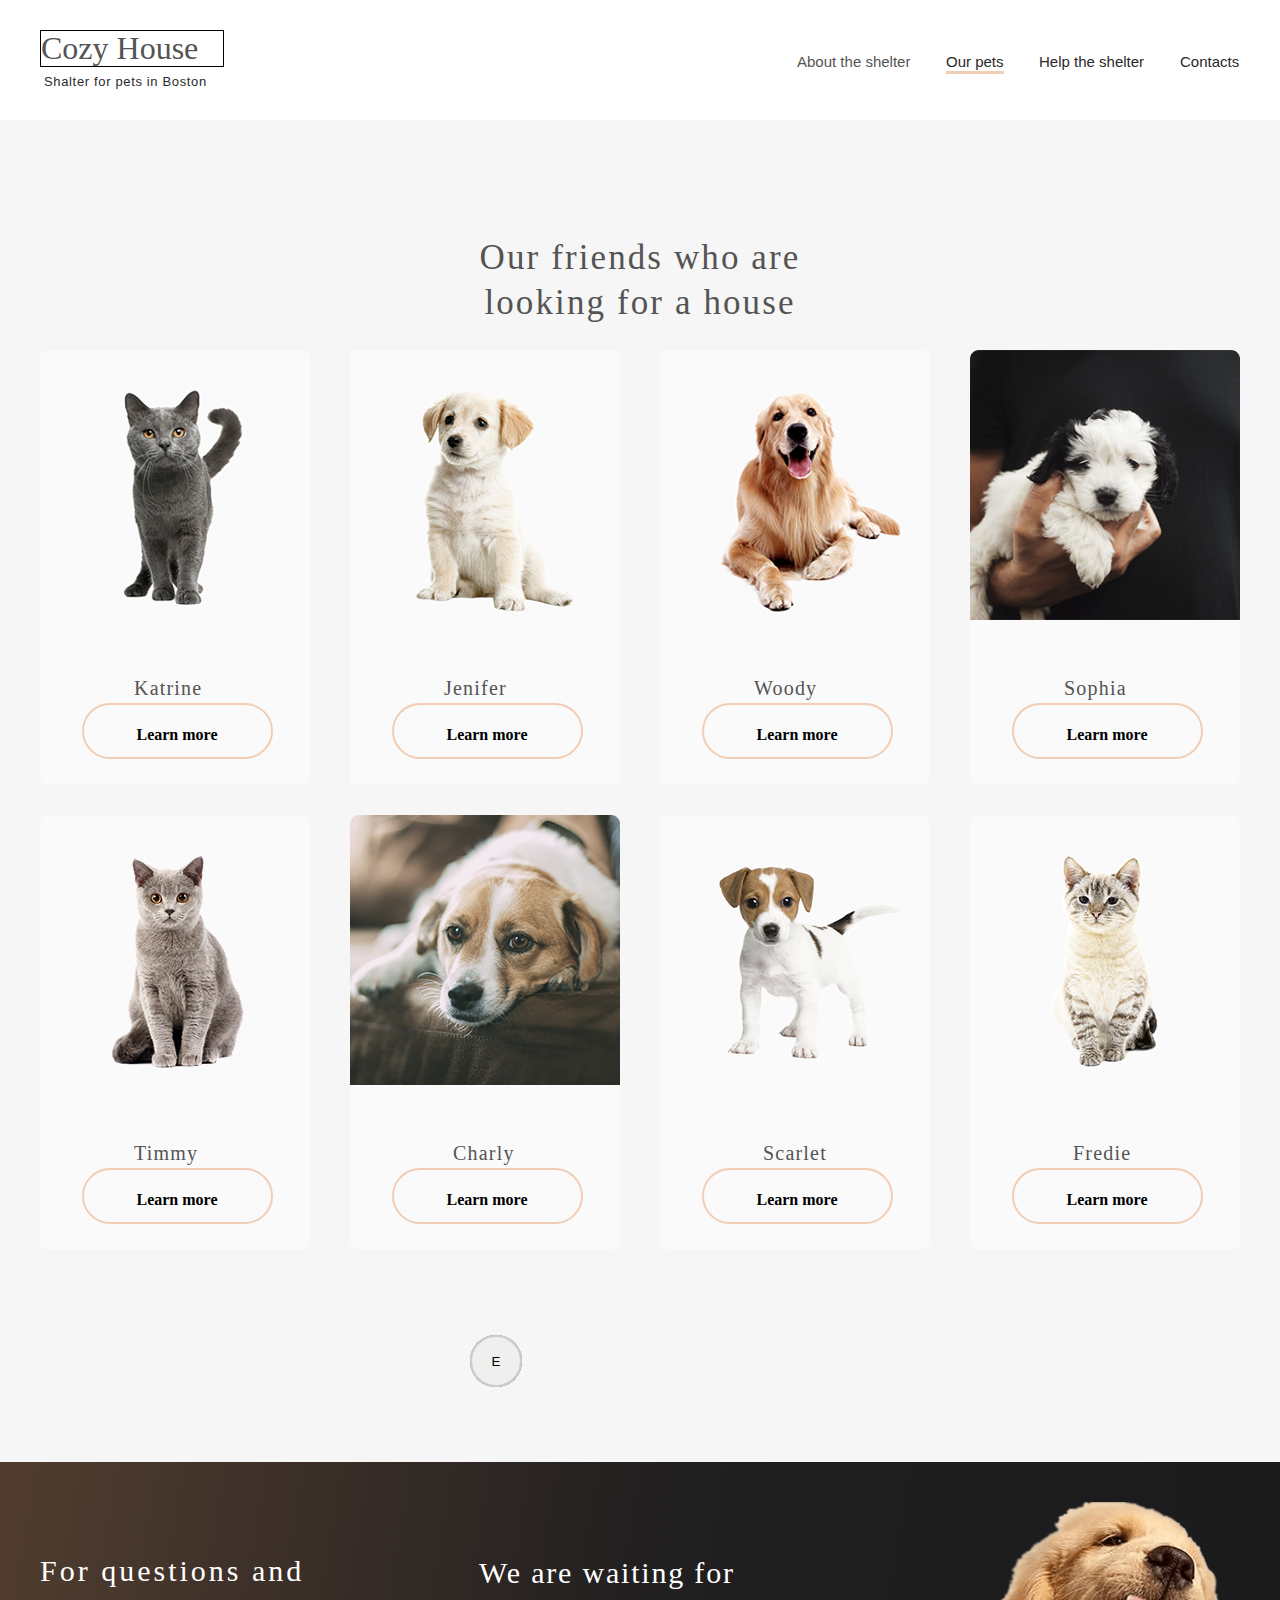
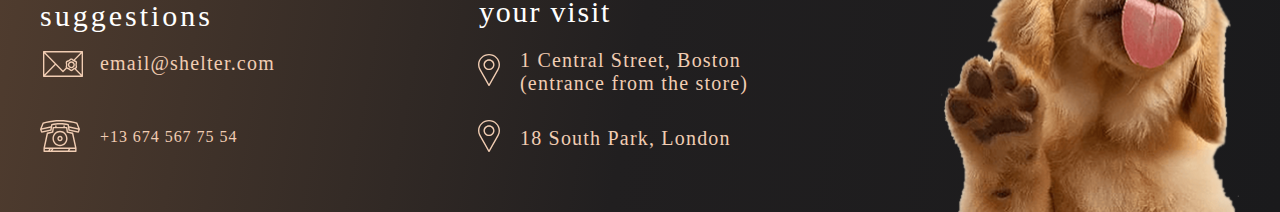
==== shelter/pets1280/index.html @ c3ee8c7f "init: add new html, css and other add photo, text (Sun, Mar, 26, 2023 23:51:30 PM)'" ====
<!DOCTYPE html>
<html lang="en">

<head>
    <meta charset="UTF-8">
    <meta http-equiv="X-UA-Compatible" content="IE=edge">
    <meta name="viewport" content="width=device-width, initial-scale=1.0">
    <link rel="icon" type="image/x-icon" href="../pets1280/picher/Dogs_Trust-logo.png">
    <link rel="stylesheet" href="../pets1280/style.css">
    <title>Shelter</title>
</head>

<body class="center" style="width: 1280px;">
    <header>
        <div class="logo">
            <div class="title">
                <div class="logo_title">Cozy House</div>
            </div>
            <div class="subtitile">
                <div class="log_subtitile">Shalter for pets in Boston</div>
            </div>
        </div>
        <div class="nav_menu">
            <div class="link_active">
                <div class="link">
                    <p class="text">About the shelter</p>
                </div>

            </div>
            <div class="link2">
                <p class="text1">Our pets</p>
                <div class="border"></div>
            </div>
            <div class="link3">
                <p class="text2">Help the shelter</p>
            </div>
            <div class="link4">
                <p class="text3">Contacts</p>
            </div>
        </div>
    </header>

    <div class="our_friends">
        <div class="pets_content">
            <h3 class="heading">Our friends who are looking for a house</h3>
            <div class="cards_container">

                <div class="card">
                    <img class="katrine" style="width: 270px; height: 270px;" src="../pets1280/picher/pets-katrine1.png"
                        alt="icon_">
                    <h4 class="cen">Katrine</h4>
                    <div class="buton_section">
                        <div class="button_prim">
                            <h4 class="text_button">Learn more</h4>
                        </div>
                    </div>
                </div>
                <div class="card1">
                    <img class="jennifer" style="width: 270px; height: 270px;"
                        src="../pets1280/picher/pets-jennifer.png" alt="icon_">
                    <h4 class="cen1">Jenifer</h4>
                    <div class="buton_section1">
                        <div class="button_prim1">
                            <h4 class="text_button1">Learn more</h4>
                        </div>
                    </div>
                </div>
                <div class="card2">
                    <img class="woody" style="width: 270px; height: 270px;" src="../pets1280/picher/pets-woody.png"
                        alt="icon_">
                    <h4 class="cen2">Woody</h4>
                    <div class="buton_section2">
                        <div class="button_prim2">
                            <h4 class="text_button2">Learn more</h4>
                        </div>
                    </div>
                </div>
                <div class="card3">
                    <img class="Sophia" style="width: 270px; height: 270px;" src="../pets1280/picher/pets-sophia.png"
                        alt="icon_">
                    <h4 class="cen3">Sophia</h4>
                    <div class="buton_section3">
                        <div class="button_prim3">
                            <h4 class="text_button3">Learn more</h4>
                        </div>
                    </div>
                </div>
                <div class="card4">
                    <img class="timmy" style="width: 270px; height: 270px;" src="../pets1280/picher/pets-timmy.png"
                        alt="icon_">
                    <h4 class="cen4">Timmy</h4>
                    <div class="buton_section4">
                        <div class="button_prim4">
                            <h4 class="text_button4">Learn more</h4>
                        </div>
                    </div>
                </div>
                <div class="card5">
                    <img class="Charly" style="width: 270px; height: 270px;" src="../pets1280/picher/pets-charly.png"
                        alt="icon_">
                    <h4 class="cen5">Charly</h4>
                    <div class="buton_section5">
                        <div class="button_prim5">
                            <h4 class="text_button5">Learn more</h4>
                        </div>
                    </div>
                </div>
                <div class="card6">
                    <img class="scarlet" style="width: 270px; height: 270px;" src="../pets1280/picher/pets-scarlet.png"
                        alt="icon_">
                    <h4 class="cen6">Scarlet</h4>
                    <div class="buton_section6">
                        <div class="button_prim6">
                            <h4 class="text_button6">Learn more</h4>
                        </div>
                    </div>
                </div>
                <div class="card7">
                    <img class="Fredie" style="width: 270px; height: 270px;" src="../pets1280/picher/pets-fredie.png"
                        alt="icon_">
                    <h4 class="cen7">Fredie</h4>
                    <div class="buton_section7">
                        <div class="button_prim7">
                            <h4 class="text_button7">Learn more</h4>
                        </div>
                    </div>
                </div>

                <div class="navigation">
                    <button class="favorite_styled textbuton" type="button">A</button>
                    <button class="favorite_styled1 textbuton1" type="button">B</button>
                    <button class="favorite_styled2 textbuton2" type="button">C</button>
                    <button class="favorite_styled3 textbuton3" type="button">D</button>
                    <button class="favorite_styled4 textbuton4" type="button">E</button>
                </div>

            </div>
        </div>

        <footer class="footer1">
            <div class="footer_content">
                <img class="footer_dog" src="../pets1280/picher/footer-puppy.png" alt="footer_dog">
                <div class="footer_contact">
                    <h3 class="footer_title">For questions and suggestions</h3>
                    <div class="mail">
                        <img class="mail_icon" src="../pets1280/picher/icon-email.svg" alt="mail">
                        <h4 class="mail_text">email@shelter.com</h4>
                    </div>
                    <div class="phone">
                        <img class="phone_icon" src="../pets1280/picher/icon-phone.svg" alt="phone">
                        <h4 class="phone_contact">+13 674 567 75 54</h4>
                    </div>
                </div>
                <div class="footer_location">
                    <h3 class="location_head">We are waiting for your visit</h3>
                    <div class="location_street">
                        <img class="icon_location" src="../pets1280/picher/icon-marker.svg" alt="icon_location">
                        <h4 class="location1">1 Central Street, Boston (entrance from the store)</h4>
                    </div>
                    <div class="location_street2">
                        <img class="icon_location2" src="../pets1280/picher/icon-marker.svg" alt="icon_location">
                        <h4 class="location2">18 South Park, London</h4>
                    </div>
                </div>
            </div>
        </footer>
</body>

</html>
---- shelter/pets1280/style.css ----
/*  html, body {
       max-width: 1280px;
   } */


.center {
    margin: auto;
    position: relative;
}

header {
    position: absolute;
    width: 1200px;
    height: 120px;
    left: 40px;
    top: 30px;
}

.logo {

    position: absolute;
    width: 184px;
    height: 60px;
    left: 0px;
    top: 0px;

}

.title {

    position: absolute;
    width: 184px;
    height: 35px;
    left: 0px;
    top: calc(50% - 35px/2 - 12.5px);
}

.logo_title {

    font-family: 'Georgia';
    font-style: normal;
    font-weight: 400;
    font-size: 32px;
    line-height: 35px;
    display: flex;
    align-items: center;
    letter-spacing: 6%;
    color: #545454;
    fill: solid;
    border: 1px, solid #000000;
    ;

}

.subtitile {
    position: absolute;
    width: 179px;
    height: 15px;
    left: 4px;
    top: 45px;
    color: #292929;
}

.log_subtitile {
    font-family: 'Arial';
    font-style: normal;
    font-weight: 400;
    font-size: 13px;
    line-height: 14.95px;
    display: flex;
    align-items: center;
    letter-spacing: 0.05em;
    color: #292929;
    /* font-style: #FFFFFF; */
}

.nav_menu {
    width: 443px;
    height: 27px;
    left: 757px;
    top: 16px;
}

.link_active {
    width: 114px;
    height: 27px;
    top: 16px;
    left: 757px;
    flex-direction: column;
    align-items: center;
    padding: 0px;
    position: absolute;
    right: 329px;

}

.link {
    display: flex;
    flex-direction: column;
    align-items: center;
    padding: 0px;
    gap: 10px;
    width: 114px;
    height: 24px;
    flex: none;
    order: 0;
    flex-grow: 0;
}

.text {
    width: 114px;
    height: 24px;
    font-family: 'Arial';
    font-style: normal;
    font-weight: 400;
    font-size: 15px;
    line-height: 16%;
    color: #545454;
    flex: none;
    order: 0;
    flex-grow: 0;
}

.border {
    position: absolute;
    width: 58px;
    height: 3px;
    top: 25px;
    background: #F1CDB3;
    order: 1;
    align-self: stretch;
    flex-grow: 0;
    flex: none;
}

.link2 {
    position: absolute;
    width: 58px;
    height: 24px;
    top: 16px;
    left: 906px;
    gap: 10px;

    flex-direction: column;
    align-items: center;
    padding: 0px;
    right: 236px;

}

.text1 {
    left: 906px;
    width: 58px;
    height: 24px;
    font-family: 'Arial';
    font-weight: 400px;
    font-size: 15px;
    line-height: 16%;
    color: #292929;
}

.link3 {
    position: absolute;
    width: 106px;
    height: 24px;
    left: 999px;
    align-items: center;
    padding: 0px;
    gap: 10px;
    width: 106px;
    height: 24px;
    right: 95px;
    top: 16px;

}

.text2 {
    width: 106px;
    height: 24px;
    font-family: 'Arial';
    font-style: normal;
    font-weight: 400px;
    font-size: 15px;
    line-height: 16%;
    color: #292929;
}

.link4 {
    position: absolute;
    width: 60px;
    height: 24px;
    top: 16px;
    left: 1140px;
    gap: 10px;
    flex-direction: column;
    align-items: center;
    padding: 0px;
    right: 0px;

}

.text3 {
    width: 60px;
    height: 24px;
    font-family: 'Arial';
    font-style: normal;
    font-weight: 400;
    font-size: 15px;
    line-height: 16%;
    color: #292929;
}


/* -------------------------------our_pets-------------------------------- */


.our_friends {
    position: absolute;
    width: 1280px;
    height: 1342px;
    left: 0%;
    right: 0%;
    top: 120px;
    background: #F6F6F6
}

.pets_content {
    position: absolute;
    width: 1200px;
    height: 1162px;
    left: calc(50% - 1200px/2);
    top: 80px;
}

.cards_container {
    position: absolute;
    width: 1200px;
    height: 930px;
    left: 0px;
    top: 135px;
}

.navigation {
    position: absolute;
    width: 340px;
    height: 52px;
    left: 430px;
    top: 1000px;

}

.heading {
    position: absolute;
    width: 400px;
    height: 90px;
    left: calc(50% - 400px/2);
    top: 0px;

    /* h3 */

    font-family: 'Georgia';
    font-style: normal;
    font-weight: 400;
    font-size: 35px;
    line-height: 130%;
    /* or 45px */

    display: flex;
    align-items: center;
    text-align: center;
    letter-spacing: 0.06em;

    /* color-dark-l */

    color: #545454;
}

.cards_container {
    display: flex;
    flex-direction: row;
    justify-content: space-between;
}

.card {

    position: absolute;
    width: 270px;
    height: 435px;
    left: calc(50% - 270px/2 - 465px);
    top: 15px;
    background: #FAFAFA;
    border-radius: 9px;
}

.card1 {
    position: absolute;
    width: 270px;
    height: 435px;
    left: calc(50% - 270px/2 - 155px);
    top: 15px;

    /* color-light-s */

    background: #FAFAFA;
}

.card2 {
    position: absolute;
    left: 51.67%;
    right: 25.83%;
    top: 1.61%;
    bottom: 51.61%;

    /* color-light-s */

    background: #FAFAFA;
    border-radius: 9px;
}

.card3 {
    position: absolute;
    width: 270px;
    height: 435px;
    left: calc(50% - 270px/2 + 465px);
    top: 15px;

    /* color-light-s */

    background: #FAFAFA;
    border-radius: 9px;
}


.card4 {
    position: absolute;
    width: 270px;
    height: 435px;
    left: calc(50% - 270px/2 - 465px);
    top: 480px;

    /* color-light-s */

    background: #FAFAFA;
    border-radius: 9px;
}

.card5 {
    position: absolute;
    width: 270px;
    height: 435px;
    left: calc(50% - 270px/2 - 155px);
    top: 480px;

    /* color-light-s */

    background: #FAFAFA;
    border-radius: 9px;
}


.card6 {
    position: absolute;
    width: 270px;
    height: 435px;
    left: calc(50% - 270px/2 + 155px);
    top: 480px;

    /* color-light-s */

    background: #FAFAFA;
    border-radius: 9px;
}

.card7 {
    position: absolute;
    width: 270px;
    height: 435px;
    left: calc(50% - 270px/2 + 465px);
    top: 480px;

    /* color-light-s */

    background: #FAFAFA;
    border-radius: 9px;
}

.buton_section {
    display: flex;
    flex-direction: row;
    justify-content: space-between;
    position: absolute;
    width: 187px;
    height: 52px;
    left: 41.5px;
    top: 353px;
}

.buton_section1 {
    display: flex;
    flex-direction: column;
    align-items: flex-start;
    padding: 0px;
    position: absolute;
    width: 187px;
    height: 52px;
    left: 41.5px;
    top: 353px;
}

.buton_section2 {
    display: flex;
    flex-direction: column;
    align-items: flex-start;
    padding: 0px;
    position: absolute;
    width: 187px;
    height: 52px;
    left: 41.5px;
    top: 353px;
}

.buton_section3 {
    display: flex;
    flex-direction: column;
    align-items: flex-start;
    padding: 0px;
    position: absolute;
    width: 187px;
    height: 52px;
    left: 41.5px;
    top: 353px;
}

.buton_section4 {
    display: flex;
    flex-direction: column;
    align-items: flex-start;
    padding: 0px;
    position: absolute;
    width: 187px;
    height: 52px;
    left: 41.5px;
    top: 353px;
}

.buton_section5 {
    display: flex;
    flex-direction: column;
    align-items: flex-start;
    padding: 0px;
    position: absolute;
    width: 187px;
    height: 52px;
    left: 41.5px;
    top: 353px;
}

.buton_section6 {
    display: flex;
    flex-direction: column;
    align-items: flex-start;
    padding: 0px;
    position: absolute;
    width: 187px;
    height: 52px;
    left: 41.5px;
    top: 353px;
}

.buton_section7 {
    display: flex;
    flex-direction: column;
    align-items: flex-start;
    padding: 0px;
    position: absolute;
    width: 187px;
    height: 52px;
    left: 41.5px;
    top: 353px;
}

.button_prim {
    display: flex;
    flex-direction: column;
    align-items: center;
    padding: 15px, 45px, 15px, 45px;
    gap: 10px;
    width: 187px;
    height: 52px;
    border: 2px solid #F1CDB3;
    border-radius: 100px;
    flex: none;
    order: 0;
    flex-grow: 0;
}

.button_prim1 {
    display: flex;
    flex-direction: column;
    align-items: center;
    padding: 15px 45px, 15px, 45px;
    gap: 10px;
    width: 187px;
    height: 52px;
    border: 2px solid #F1CDB3;
    border-radius: 100px;
    flex: none;
    order: 0;
    flex-grow: 0;
}

.button_prim2 {
    display: flex;
    flex-direction: column;
    align-items: center;
    padding: 15px 45px, 15px, 45px;
    gap: 10px;
    width: 187px;
    height: 52px;
    border: 2px solid #F1CDB3;
    border-radius: 100px;
    flex: none;
    order: 0;
    flex-grow: 0;
}

.button_prim3 {
    display: flex;
    flex-direction: column;
    align-items: center;
    padding: 15px 45px, 15px, 45px;
    gap: 10px;
    width: 187px;
    height: 52px;
    border: 2px solid #F1CDB3;
    border-radius: 100px;
    flex: none;
    order: 0;
    flex-grow: 0;
}

.button_prim4 {
    display: flex;
    flex-direction: column;
    align-items: center;
    padding: 15px 45px, 15px, 45px;
    gap: 10px;
    width: 187px;
    height: 52px;
    border: 2px solid #F1CDB3;
    border-radius: 100px;
    flex: none;
    order: 0;
    flex-grow: 0;
}


.button_prim5 {
    display: flex;
    flex-direction: column;
    align-items: center;
    padding: 15px 45px, 15px, 45px;
    gap: 10px;
    width: 187px;
    height: 52px;
    border: 2px solid #F1CDB3;
    border-radius: 100px;
    flex: none;
    order: 0;
    flex-grow: 0;
}

.button_prim6 {
    display: flex;
    flex-direction: column;
    align-items: center;
    padding: 15px 45px, 15px, 45px;
    gap: 10px;
    width: 187px;
    height: 52px;
    border: 2px solid #F1CDB3;
    border-radius: 100px;
    flex: none;
    order: 0;
    flex-grow: 0;
}


.button_prim7 {
    display: flex;
    flex-direction: column;
    align-items: center;
    padding: 15px 45px, 15px, 45px;
    gap: 10px;
    width: 187px;
    height: 52px;
    border: 2px solid #F1CDB3;
    border-radius: 100px;
    flex: none;
    order: 0;
    flex-grow: 0;
}

.cen {
    position: absolute;
    width: 83px;
    height: 23px;
    left: 94px;
    top: 300px;

    /* pets-card-title */

    font-family: 'Georgia';
    font-style: normal;
    font-weight: 400;
    font-size: 20px;
    line-height: 23px;
    /* identical to box height */

    display: flex;
    align-items: center;
    text-align: center;
    letter-spacing: 0.06em;

    /* color-dark-l */

    color: #545454;
}

.cen1 {
    position: absolute;
    width: 83px;
    height: 23px;
    left: 94px;
    top: 300px;

    /* pets-card-title */

    font-family: 'Georgia';
    font-style: normal;
    font-weight: 400;
    font-size: 20px;
    line-height: 23px;
    /* identical to box height */

    display: flex;
    align-items: center;
    text-align: center;
    letter-spacing: 0.06em;

    /* color-dark-l */

    color: #545454;
}


.cen2 {
    position: absolute;
    width: 83px;
    height: 23px;
    left: 94px;
    top: 300px;

    /* pets-card-title */

    font-family: 'Georgia';
    font-style: normal;
    font-weight: 400;
    font-size: 20px;
    line-height: 23px;
    /* identical to box height */

    display: flex;
    align-items: center;
    text-align: center;
    letter-spacing: 0.06em;

    /* color-dark-l */

    color: #545454;
}


.cen3 {
    position: absolute;
    width: 83px;
    height: 23px;
    left: 94px;
    top: 300px;

    /* pets-card-title */

    font-family: 'Georgia';
    font-style: normal;
    font-weight: 400;
    font-size: 20px;
    line-height: 23px;
    /* identical to box height */

    display: flex;
    align-items: center;
    text-align: center;
    letter-spacing: 0.06em;

    /* color-dark-l */

    color: #545454;
}



.cen4 {
    position: absolute;
    width: 83px;
    height: 23px;
    left: 94px;
    top: 300px;

    /* pets-card-title */

    font-family: 'Georgia';
    font-style: normal;
    font-weight: 400;
    font-size: 20px;
    line-height: 23px;
    /* identical to box height */

    display: flex;
    align-items: center;
    text-align: center;
    letter-spacing: 0.06em;

    /* color-dark-l */

    color: #545454;
}


.cen5 {
    position: absolute;
    width: 65px;
    height: 23px;
    left: 103px;
    top: 300px;

    /* pets-card-title */

    font-family: 'Georgia';
    font-style: normal;
    font-weight: 400;
    font-size: 20px;
    line-height: 23px;
    /* identical to box height */

    display: flex;
    align-items: center;
    text-align: center;
    letter-spacing: 0.06em;

    /* color-dark-l */

    color: #545454;
}


.cen6 {
    position: absolute;
    width: 65px;
    height: 23px;
    left: 103px;
    top: 300px;

    /* pets-card-title */

    font-family: 'Georgia';
    font-style: normal;
    font-weight: 400;
    font-size: 20px;
    line-height: 23px;
    /* identical to box height */

    display: flex;
    align-items: center;
    text-align: center;
    letter-spacing: 0.06em;

    /* color-dark-l */

    color: #545454;
}


.cen7 {
    position: absolute;
    width: 65px;
    height: 23px;
    left: 103px;
    top: 300px;

    /* pets-card-title */

    font-family: 'Georgia';
    font-style: normal;
    font-weight: 400;
    font-size: 20px;
    line-height: 23px;
    /* identical to box height */

    display: flex;
    align-items: center;
    text-align: center;
    letter-spacing: 0.06em;

    /* color-dark-l */

    color: #545454;
}


/* ---------------------navigation-------------------------- */

.favorite_styled.textbuton {
    position: absolute;
    width: 52px;
    height: 52px;
    left: 430px;
    top: 1110px;

    box-sizing: border-box;

    position: absolute;
    left: 0%;
    right: 0%;
    top: 0%;
    bottom: 0%;

    /* color-dark-s */

    border: 2px solid #CDCDCD;
    border-radius: 100px;

}

.favorite_styled1.textbuton1 {
    position: absolute;
    width: 52px;
    height: 52px;
    left: 502px;
    top: 1110px;



    box-sizing: border-box;

position: absolute;
left: 0%;
right: 0%;
top: 0%;
bottom: 0%;

/* color-dark-s */

border: 2px solid #CDCDCD;
border-radius: 100px;

}


.favorite_styled2.textbuton2 {
    position: absolute;
    width: 52px;
    height: 52px;
    left: 574px;
    top: 1110px;


    position: absolute;
    left: 0%;
    right: 0%;
    top: 0%;
    bottom: 0%;
    
    /* color-primary */
    
    background: #F1CDB3;
    border-radius: 100px;

}

.favorite_styled3.textbuton3 {
    position: absolute;
    width: 52px;
    height: 52px;
    left: 646px;
    top: 1110px;


    box-sizing: border-box;

    position: absolute;
    left: 0%;
    right: 0%;
    top: 0%;
    bottom: 0%;

    /* color-dark-s */

    border: 2px solid #CDCDCD;
    border-radius: 100px;

}


.favorite_styled4.textbuton4 {
    position: absolute;
    width: 52px;
    height: 52px;
    left: 718px;
    top: 1110px;


    box-sizing: border-box;

    position: absolute;
    left: 0%;
    right: 0%;
    top: 0%;
    bottom: 0%;

    /* color-dark-s */

    border: 2px solid #CDCDCD;
    border-radius: 100px;

}







/* ----------------------------footer------------------------- */

.footer1 {
    position: absolute;
    width: 1280px;
    height: 350px;
    left: 0%;
    right: 0%;
    top: 1342px;
    background-image: linear-gradient(100deg, #513D2F, #211F20, #1A1A1C);
}

.footer_content {
    position: absolute;
    width: 1200px;
    height: 310px;
    left: 40px;
    top: 40px;
}

.footer_dog {
    position: absolute;
    width: 300px;
    height: 310px;
    left: calc(50% - 300px/2 + 450px);
    top: 0px;
}

.footer_contact {
    position: absolute;
    width: 278px;
    height: 234px;
    left: 0px;
    top: 16px;
}

.footer_location {
    position: absolute;
    width: 302px;
    height: 234px;
    left: 438px;
    top: 16px;
}

.footer_title {
    position: absolute;
    width: 278px;
    height: 90px;
    left: calc(50% - 278px/2 - 0px);
    top: 0px;

    font-family: 'Georgia';
    font-style: normal;
    font-weight: 400;
    font-size: 30px;
    line-height: 45px;
    letter-spacing: 0.1em;
    color: #FFFFFF;

}



.mail {
    position: absolute;
    width: 251px;
    height: 32px;
    left: 0px;
    top: 130px;
}

.mail_icon {
    position: absolute;
    width: 40px;
    height: 32px;
    left: 3px;
    top: 0px;
}

.mail_text {
    position: absolute;
    width: 191px;
    height: 23px;
    left: 60px;
    top: -23px;

    /* h4 */

    font-family: 'Georgia';
    font-style: normal;
    font-weight: 400;
    font-size: 20px;
    line-height: 115%;
    letter-spacing: 0.06em;
    color: #F1CDB3
}

.phone {
    position: absolute;
    width: 239px;
    height: 32px;
    left: 0px;
    top: 202px;

}

.phone_icon {
    position: absolute;
    width: 40px;
    height: 32px;
    left: 0;
    top: 0px;
}

.phone_contact {
    position: absolute;
    width: 179px;
    height: 23px;
    left: 60px;
    top: -20px;

    font-family: 'Georgia';
    font-style: normal;
    font-weight: 400;
    font-size: 16px;
    line-height: 32px;
    letter-spacing: 0.06em;
    color: #F1CDB3;
}


.location_head {
    position: absolute;
    width: 270px;
    height: 90px;
    left: calc(50% - 270px/2 - 15px);
    top: 5px;

    /* h3 */

    font-family: 'Georgia';
    font-style: normal;
    font-weight: 400;
    font-size: 30px;
    line-height: 130%;
    /* or 45px */

    letter-spacing: 0.06em;

    /* color-light-xl */

    color: #FFFFFF;
}

.location_street {
    position: absolute;
    width: 302px;
    height: 46px;
    left: 0px;
    top: 124px;
}

.location1 {
    position: absolute;
    width: 260px;
    height: 46px;
    left: calc(50% - 260px/2 + 21px);
    top: -20px;

    font-family: 'Georgia';
    font-style: normal;
    font-weight: 400;
    font-size: 20px;
    line-height: 23px;
    letter-spacing: 0.06em;
    color: #F1CDB3;
}

.icon_location {
    position: absolute;
    width: 22px;
    height: 32px;
    left: calc(50% - 22px/2 - 140px);
    top: 12px;
}


.location_street2 {
    position: absolute;
    width: 302px;
    height: 32px;
    left: 0px;
    top: 202px;
}

.icon_location2 {
    position: absolute;
    width: 22px;
    height: 32px;
    left: calc(50% - 22px/2 - 140px);
    top: 0px;
}

.location2 {
    position: absolute;
    width: 260px;
    height: 23px;
    left: calc(50% - 260px/2 + 21px);
    top: -20px;
    font-family: 'Georgia';
    font-style: normal;
    font-weight: 400;
    font-size: 20px;
    line-height: 23px;
    letter-spacing: 0.06em;
    color: #F1CDB3;
}
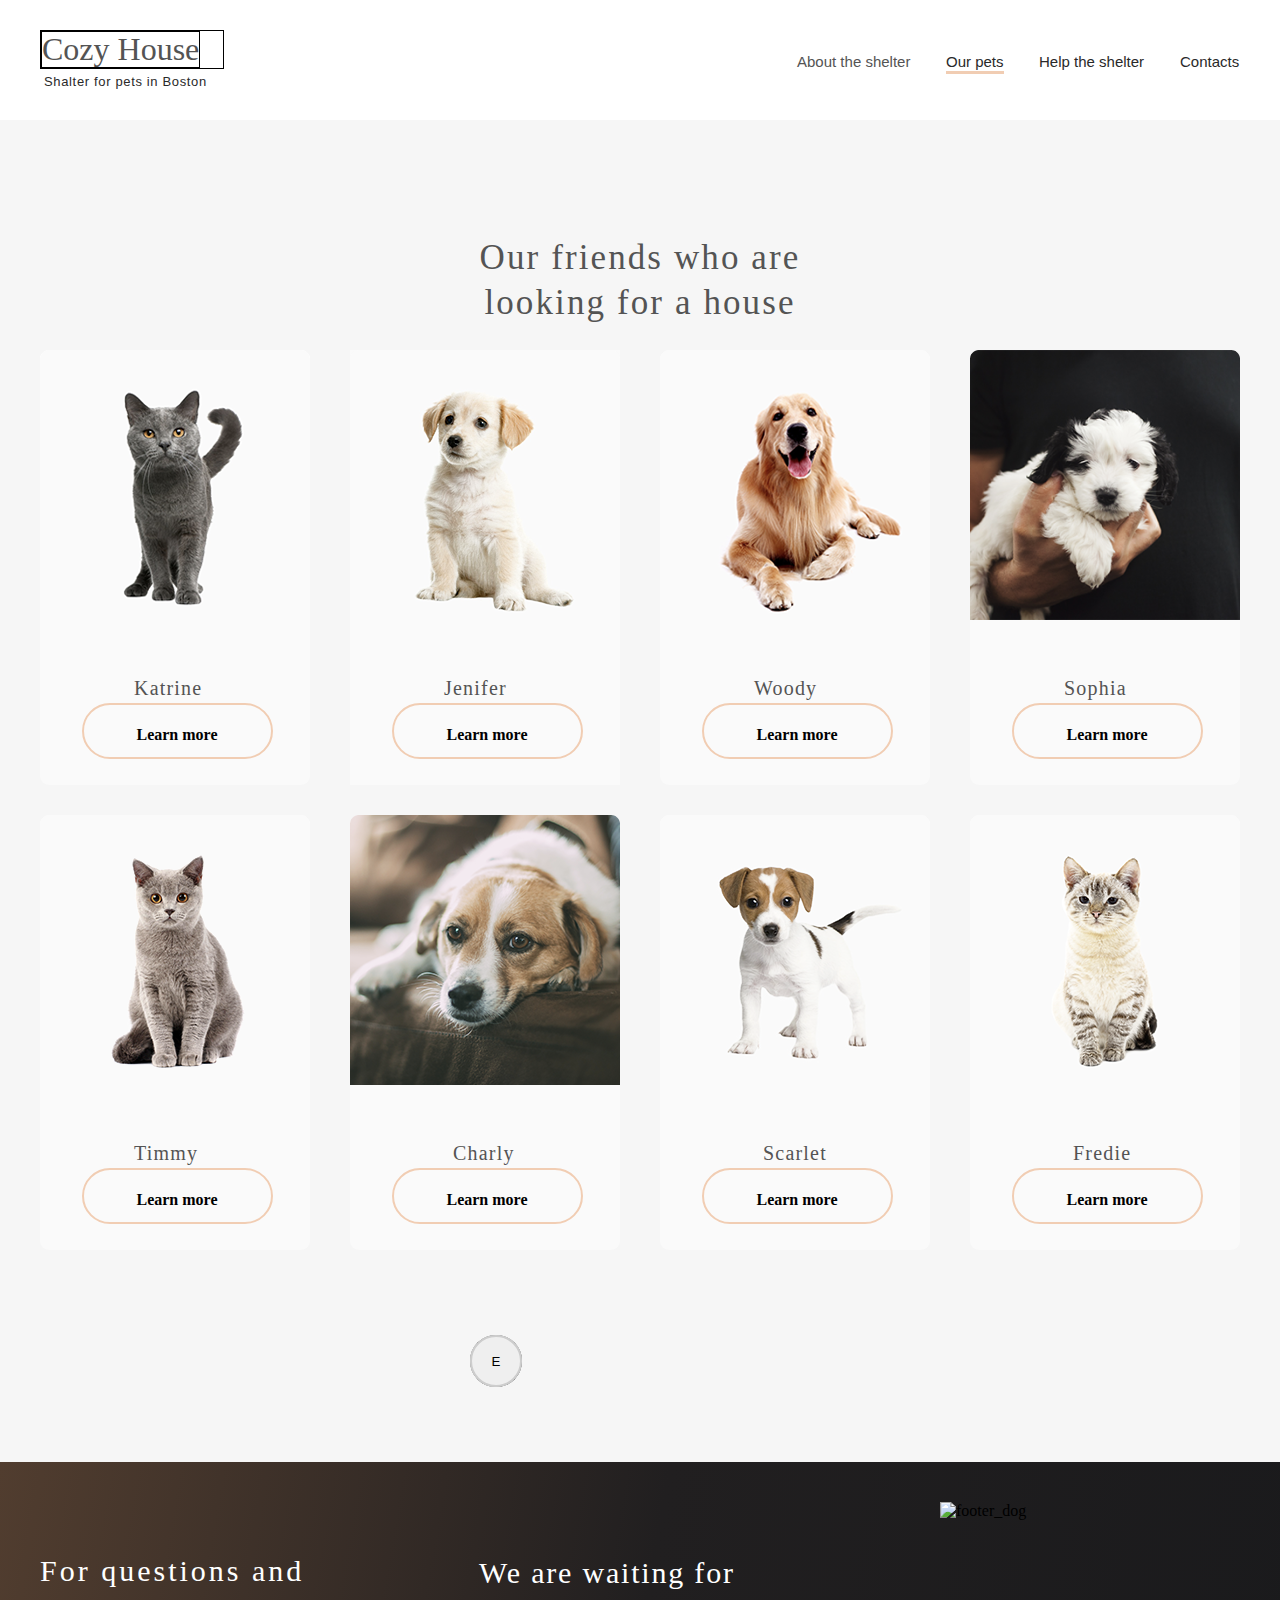
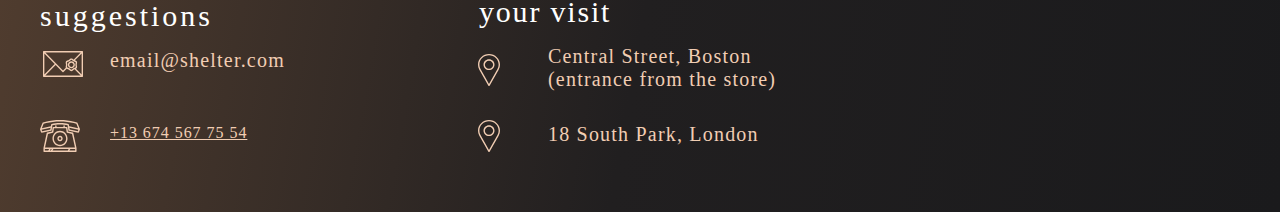
==== commit 78a7fdb9: "fead: add link, style and other (Mon, Mar, 27, 2023 21:14:30 PM)" ====
--- a/shelter/pets1280/index.html
+++ b/shelter/pets1280/index.html
@@ -14,7 +14,7 @@
     <header>
         <div class="logo">
             <div class="title">
-                <div class="logo_title">Cozy House</div>
+                <div class="logo_title"><a class="logo_title" href="../index.html">Cozy House</a></div>
             </div>
             <div class="subtitile">
                 <div class="log_subtitile">Shalter for pets in Boston</div>
@@ -23,7 +23,7 @@
         <div class="nav_menu">
             <div class="link_active">
                 <div class="link">
-                    <p class="text">About the shelter</p>
+                    <p class="text"><a class="text" href="../index.html">About the shelter</a></p>
                 </div>
 
             </div>
@@ -32,10 +32,10 @@
                 <div class="border"></div>
             </div>
             <div class="link3">
-                <p class="text2">Help the shelter</p>
+                <p class="text2"><a class="text2" href="../index.html#help">Help the shelter</a></p>
             </div>
             <div class="link4">
-                <p class="text3">Contacts</p>
+                <p class="text3"><a class="text3" href="#contacts">Contacts</a></p>
             </div>
         </div>
     </header>
@@ -138,32 +138,37 @@
         </div>
 
         <footer class="footer1">
+            <a name="contacts"></a>
             <div class="footer_content">
-                <img class="footer_dog" src="../pets1280/picher/footer-puppy.png" alt="footer_dog">
+                <img class="footer_dog" src="./picter/footer-puppy.png" alt="footer_dog">
                 <div class="footer_contact">
                     <h3 class="footer_title">For questions and suggestions</h3>
                     <div class="mail">
-                        <img class="mail_icon" src="../pets1280/picher/icon-email.svg" alt="mail">
-                        <h4 class="mail_text">email@shelter.com</h4>
+                        <a href="email@shelter.com"><img class="mail_icon" src="../pets1280/picher/icon-email.svg" alt="mail"></a>
+                        <!-- <img class="mail_icon"  src="./picter/icon-email.svg" alt="mail"> -->
+                        <h4 class="mail_text"><a class="mail_text" href="email@shelter.com">email@shelter.com</a></h4>
                     </div>
                     <div class="phone">
-                        <img class="phone_icon" src="../pets1280/picher/icon-phone.svg" alt="phone">
-                        <h4 class="phone_contact">+13 674 567 75 54</h4>
+                        <a href="tel:+136745677554"><img class="phone_icon" src="../pets1280/picher/icon-phone.svg" alt="phone"></a>
+                        <!-- <img class="phone_icon" src="./picter/icon-phone.svg" alt="phone"> -->
+                        <h4 class="phone_contact"><a class="phone_contact" href="tel:+136745677554">+13 674 567 75 54</a>
+                        </h4>
                     </div>
                 </div>
                 <div class="footer_location">
                     <h3 class="location_head">We are waiting for your visit</h3>
                     <div class="location_street">
                         <img class="icon_location" src="../pets1280/picher/icon-marker.svg" alt="icon_location">
-                        <h4 class="location1">1 Central Street, Boston (entrance from the store)</h4>
+                        <h4 class="location1"><a class="location1" href="https://goo.gl/maps/i7hBTsbN3PJdfYLTA">Central Street, Boston (entrance from the store)</a></h4>
                     </div>
                     <div class="location_street2">
                         <img class="icon_location2" src="../pets1280/picher/icon-marker.svg" alt="icon_location">
-                        <h4 class="location2">18 South Park, London</h4>
+                        <h4 class="location2"><a class="location2" href="https://goo.gl/maps/i7hBTsbN3PJdfYLTA">18 South Park, London</a></h4>
                     </div>
                 </div>
             </div>
         </footer>
+        <script href="../pets1280/index.js"></script>
 </body>
 
 </html>--- a/shelter/pets1280/style.css
+++ b/shelter/pets1280/style.css
@@ -1,1159 +1,1218 @@
-/*  html, body {
-       max-width: 1280px;
-   } */
-
-
-.center {
-    margin: auto;
-    position: relative;
-}
-
-header {
-    position: absolute;
-    width: 1200px;
-    height: 120px;
-    left: 40px;
-    top: 30px;
-}
-
-.logo {
-
-    position: absolute;
-    width: 184px;
-    height: 60px;
-    left: 0px;
-    top: 0px;
-
-}
-
-.title {
-
-    position: absolute;
-    width: 184px;
-    height: 35px;
-    left: 0px;
-    top: calc(50% - 35px/2 - 12.5px);
-}
-
-.logo_title {
-
-    font-family: 'Georgia';
-    font-style: normal;
-    font-weight: 400;
-    font-size: 32px;
-    line-height: 35px;
-    display: flex;
-    align-items: center;
-    letter-spacing: 6%;
-    color: #545454;
-    fill: solid;
-    border: 1px, solid #000000;
-    ;
-
-}
-
-.subtitile {
-    position: absolute;
-    width: 179px;
-    height: 15px;
-    left: 4px;
-    top: 45px;
-    color: #292929;
-}
-
-.log_subtitile {
-    font-family: 'Arial';
-    font-style: normal;
-    font-weight: 400;
-    font-size: 13px;
-    line-height: 14.95px;
-    display: flex;
-    align-items: center;
-    letter-spacing: 0.05em;
-    color: #292929;
-    /* font-style: #FFFFFF; */
-}
-
-.nav_menu {
-    width: 443px;
-    height: 27px;
-    left: 757px;
-    top: 16px;
-}
-
-.link_active {
-    width: 114px;
-    height: 27px;
-    top: 16px;
-    left: 757px;
-    flex-direction: column;
-    align-items: center;
-    padding: 0px;
-    position: absolute;
-    right: 329px;
-
-}
-
-.link {
-    display: flex;
-    flex-direction: column;
-    align-items: center;
-    padding: 0px;
-    gap: 10px;
-    width: 114px;
-    height: 24px;
-    flex: none;
-    order: 0;
-    flex-grow: 0;
-}
-
-.text {
-    width: 114px;
-    height: 24px;
-    font-family: 'Arial';
-    font-style: normal;
-    font-weight: 400;
-    font-size: 15px;
-    line-height: 16%;
-    color: #545454;
-    flex: none;
-    order: 0;
-    flex-grow: 0;
-}
-
-.border {
-    position: absolute;
-    width: 58px;
-    height: 3px;
-    top: 25px;
-    background: #F1CDB3;
-    order: 1;
-    align-self: stretch;
-    flex-grow: 0;
-    flex: none;
-}
-
-.link2 {
-    position: absolute;
-    width: 58px;
-    height: 24px;
-    top: 16px;
-    left: 906px;
-    gap: 10px;
-
-    flex-direction: column;
-    align-items: center;
-    padding: 0px;
-    right: 236px;
-
-}
-
-.text1 {
-    left: 906px;
-    width: 58px;
-    height: 24px;
-    font-family: 'Arial';
-    font-weight: 400px;
-    font-size: 15px;
-    line-height: 16%;
-    color: #292929;
-}
-
-.link3 {
-    position: absolute;
-    width: 106px;
-    height: 24px;
-    left: 999px;
-    align-items: center;
-    padding: 0px;
-    gap: 10px;
-    width: 106px;
-    height: 24px;
-    right: 95px;
-    top: 16px;
-
-}
-
-.text2 {
-    width: 106px;
-    height: 24px;
-    font-family: 'Arial';
-    font-style: normal;
-    font-weight: 400px;
-    font-size: 15px;
-    line-height: 16%;
-    color: #292929;
-}
-
-.link4 {
-    position: absolute;
-    width: 60px;
-    height: 24px;
-    top: 16px;
-    left: 1140px;
-    gap: 10px;
-    flex-direction: column;
-    align-items: center;
-    padding: 0px;
-    right: 0px;
-
-}
-
-.text3 {
-    width: 60px;
-    height: 24px;
-    font-family: 'Arial';
-    font-style: normal;
-    font-weight: 400;
-    font-size: 15px;
-    line-height: 16%;
-    color: #292929;
-}
-
-
-/* -------------------------------our_pets-------------------------------- */
-
-
-.our_friends {
-    position: absolute;
-    width: 1280px;
-    height: 1342px;
-    left: 0%;
-    right: 0%;
-    top: 120px;
-    background: #F6F6F6
-}
-
-.pets_content {
-    position: absolute;
-    width: 1200px;
-    height: 1162px;
-    left: calc(50% - 1200px/2);
-    top: 80px;
-}
-
-.cards_container {
-    position: absolute;
-    width: 1200px;
-    height: 930px;
-    left: 0px;
-    top: 135px;
-}
-
-.navigation {
-    position: absolute;
-    width: 340px;
-    height: 52px;
-    left: 430px;
-    top: 1000px;
-
-}
-
-.heading {
-    position: absolute;
-    width: 400px;
-    height: 90px;
-    left: calc(50% - 400px/2);
-    top: 0px;
-
-    /* h3 */
-
-    font-family: 'Georgia';
-    font-style: normal;
-    font-weight: 400;
-    font-size: 35px;
-    line-height: 130%;
-    /* or 45px */
-
-    display: flex;
-    align-items: center;
-    text-align: center;
-    letter-spacing: 0.06em;
-
-    /* color-dark-l */
-
-    color: #545454;
-}
-
-.cards_container {
-    display: flex;
-    flex-direction: row;
-    justify-content: space-between;
-}
-
-.card {
-
-    position: absolute;
-    width: 270px;
-    height: 435px;
-    left: calc(50% - 270px/2 - 465px);
-    top: 15px;
-    background: #FAFAFA;
-    border-radius: 9px;
-}
-
-.card1 {
-    position: absolute;
-    width: 270px;
-    height: 435px;
-    left: calc(50% - 270px/2 - 155px);
-    top: 15px;
-
-    /* color-light-s */
-
-    background: #FAFAFA;
-}
-
-.card2 {
-    position: absolute;
-    left: 51.67%;
-    right: 25.83%;
-    top: 1.61%;
-    bottom: 51.61%;
-
-    /* color-light-s */
-
-    background: #FAFAFA;
-    border-radius: 9px;
-}
-
-.card3 {
-    position: absolute;
-    width: 270px;
-    height: 435px;
-    left: calc(50% - 270px/2 + 465px);
-    top: 15px;
-
-    /* color-light-s */
-
-    background: #FAFAFA;
-    border-radius: 9px;
-}
-
-
-.card4 {
-    position: absolute;
-    width: 270px;
-    height: 435px;
-    left: calc(50% - 270px/2 - 465px);
-    top: 480px;
-
-    /* color-light-s */
-
-    background: #FAFAFA;
-    border-radius: 9px;
-}
-
-.card5 {
-    position: absolute;
-    width: 270px;
-    height: 435px;
-    left: calc(50% - 270px/2 - 155px);
-    top: 480px;
-
-    /* color-light-s */
-
-    background: #FAFAFA;
-    border-radius: 9px;
-}
-
-
-.card6 {
-    position: absolute;
-    width: 270px;
-    height: 435px;
-    left: calc(50% - 270px/2 + 155px);
-    top: 480px;
-
-    /* color-light-s */
-
-    background: #FAFAFA;
-    border-radius: 9px;
-}
-
-.card7 {
-    position: absolute;
-    width: 270px;
-    height: 435px;
-    left: calc(50% - 270px/2 + 465px);
-    top: 480px;
-
-    /* color-light-s */
-
-    background: #FAFAFA;
-    border-radius: 9px;
-}
-
-.buton_section {
-    display: flex;
-    flex-direction: row;
-    justify-content: space-between;
-    position: absolute;
-    width: 187px;
-    height: 52px;
-    left: 41.5px;
-    top: 353px;
-}
-
-.buton_section1 {
-    display: flex;
-    flex-direction: column;
-    align-items: flex-start;
-    padding: 0px;
-    position: absolute;
-    width: 187px;
-    height: 52px;
-    left: 41.5px;
-    top: 353px;
-}
-
-.buton_section2 {
-    display: flex;
-    flex-direction: column;
-    align-items: flex-start;
-    padding: 0px;
-    position: absolute;
-    width: 187px;
-    height: 52px;
-    left: 41.5px;
-    top: 353px;
-}
-
-.buton_section3 {
-    display: flex;
-    flex-direction: column;
-    align-items: flex-start;
-    padding: 0px;
-    position: absolute;
-    width: 187px;
-    height: 52px;
-    left: 41.5px;
-    top: 353px;
-}
-
-.buton_section4 {
-    display: flex;
-    flex-direction: column;
-    align-items: flex-start;
-    padding: 0px;
-    position: absolute;
-    width: 187px;
-    height: 52px;
-    left: 41.5px;
-    top: 353px;
-}
-
-.buton_section5 {
-    display: flex;
-    flex-direction: column;
-    align-items: flex-start;
-    padding: 0px;
-    position: absolute;
-    width: 187px;
-    height: 52px;
-    left: 41.5px;
-    top: 353px;
-}
-
-.buton_section6 {
-    display: flex;
-    flex-direction: column;
-    align-items: flex-start;
-    padding: 0px;
-    position: absolute;
-    width: 187px;
-    height: 52px;
-    left: 41.5px;
-    top: 353px;
-}
-
-.buton_section7 {
-    display: flex;
-    flex-direction: column;
-    align-items: flex-start;
-    padding: 0px;
-    position: absolute;
-    width: 187px;
-    height: 52px;
-    left: 41.5px;
-    top: 353px;
-}
-
-.button_prim {
-    display: flex;
-    flex-direction: column;
-    align-items: center;
-    padding: 15px, 45px, 15px, 45px;
-    gap: 10px;
-    width: 187px;
-    height: 52px;
-    border: 2px solid #F1CDB3;
-    border-radius: 100px;
-    flex: none;
-    order: 0;
-    flex-grow: 0;
-}
-
-.button_prim1 {
-    display: flex;
-    flex-direction: column;
-    align-items: center;
-    padding: 15px 45px, 15px, 45px;
-    gap: 10px;
-    width: 187px;
-    height: 52px;
-    border: 2px solid #F1CDB3;
-    border-radius: 100px;
-    flex: none;
-    order: 0;
-    flex-grow: 0;
-}
-
-.button_prim2 {
-    display: flex;
-    flex-direction: column;
-    align-items: center;
-    padding: 15px 45px, 15px, 45px;
-    gap: 10px;
-    width: 187px;
-    height: 52px;
-    border: 2px solid #F1CDB3;
-    border-radius: 100px;
-    flex: none;
-    order: 0;
-    flex-grow: 0;
-}
-
-.button_prim3 {
-    display: flex;
-    flex-direction: column;
-    align-items: center;
-    padding: 15px 45px, 15px, 45px;
-    gap: 10px;
-    width: 187px;
-    height: 52px;
-    border: 2px solid #F1CDB3;
-    border-radius: 100px;
-    flex: none;
-    order: 0;
-    flex-grow: 0;
-}
-
-.button_prim4 {
-    display: flex;
-    flex-direction: column;
-    align-items: center;
-    padding: 15px 45px, 15px, 45px;
-    gap: 10px;
-    width: 187px;
-    height: 52px;
-    border: 2px solid #F1CDB3;
-    border-radius: 100px;
-    flex: none;
-    order: 0;
-    flex-grow: 0;
-}
-
-
-.button_prim5 {
-    display: flex;
-    flex-direction: column;
-    align-items: center;
-    padding: 15px 45px, 15px, 45px;
-    gap: 10px;
-    width: 187px;
-    height: 52px;
-    border: 2px solid #F1CDB3;
-    border-radius: 100px;
-    flex: none;
-    order: 0;
-    flex-grow: 0;
-}
-
-.button_prim6 {
-    display: flex;
-    flex-direction: column;
-    align-items: center;
-    padding: 15px 45px, 15px, 45px;
-    gap: 10px;
-    width: 187px;
-    height: 52px;
-    border: 2px solid #F1CDB3;
-    border-radius: 100px;
-    flex: none;
-    order: 0;
-    flex-grow: 0;
-}
-
-
-.button_prim7 {
-    display: flex;
-    flex-direction: column;
-    align-items: center;
-    padding: 15px 45px, 15px, 45px;
-    gap: 10px;
-    width: 187px;
-    height: 52px;
-    border: 2px solid #F1CDB3;
-    border-radius: 100px;
-    flex: none;
-    order: 0;
-    flex-grow: 0;
-}
-
-.cen {
-    position: absolute;
-    width: 83px;
-    height: 23px;
-    left: 94px;
-    top: 300px;
-
-    /* pets-card-title */
-
-    font-family: 'Georgia';
-    font-style: normal;
-    font-weight: 400;
-    font-size: 20px;
-    line-height: 23px;
-    /* identical to box height */
-
-    display: flex;
-    align-items: center;
-    text-align: center;
-    letter-spacing: 0.06em;
-
-    /* color-dark-l */
-
-    color: #545454;
-}
-
-.cen1 {
-    position: absolute;
-    width: 83px;
-    height: 23px;
-    left: 94px;
-    top: 300px;
-
-    /* pets-card-title */
-
-    font-family: 'Georgia';
-    font-style: normal;
-    font-weight: 400;
-    font-size: 20px;
-    line-height: 23px;
-    /* identical to box height */
-
-    display: flex;
-    align-items: center;
-    text-align: center;
-    letter-spacing: 0.06em;
-
-    /* color-dark-l */
-
-    color: #545454;
-}
-
-
-.cen2 {
-    position: absolute;
-    width: 83px;
-    height: 23px;
-    left: 94px;
-    top: 300px;
-
-    /* pets-card-title */
-
-    font-family: 'Georgia';
-    font-style: normal;
-    font-weight: 400;
-    font-size: 20px;
-    line-height: 23px;
-    /* identical to box height */
-
-    display: flex;
-    align-items: center;
-    text-align: center;
-    letter-spacing: 0.06em;
-
-    /* color-dark-l */
-
-    color: #545454;
-}
-
-
-.cen3 {
-    position: absolute;
-    width: 83px;
-    height: 23px;
-    left: 94px;
-    top: 300px;
-
-    /* pets-card-title */
-
-    font-family: 'Georgia';
-    font-style: normal;
-    font-weight: 400;
-    font-size: 20px;
-    line-height: 23px;
-    /* identical to box height */
-
-    display: flex;
-    align-items: center;
-    text-align: center;
-    letter-spacing: 0.06em;
-
-    /* color-dark-l */
-
-    color: #545454;
-}
-
-
-
-.cen4 {
-    position: absolute;
-    width: 83px;
-    height: 23px;
-    left: 94px;
-    top: 300px;
-
-    /* pets-card-title */
-
-    font-family: 'Georgia';
-    font-style: normal;
-    font-weight: 400;
-    font-size: 20px;
-    line-height: 23px;
-    /* identical to box height */
-
-    display: flex;
-    align-items: center;
-    text-align: center;
-    letter-spacing: 0.06em;
-
-    /* color-dark-l */
-
-    color: #545454;
-}
-
-
-.cen5 {
-    position: absolute;
-    width: 65px;
-    height: 23px;
-    left: 103px;
-    top: 300px;
-
-    /* pets-card-title */
-
-    font-family: 'Georgia';
-    font-style: normal;
-    font-weight: 400;
-    font-size: 20px;
-    line-height: 23px;
-    /* identical to box height */
-
-    display: flex;
-    align-items: center;
-    text-align: center;
-    letter-spacing: 0.06em;
-
-    /* color-dark-l */
-
-    color: #545454;
-}
-
-
-.cen6 {
-    position: absolute;
-    width: 65px;
-    height: 23px;
-    left: 103px;
-    top: 300px;
-
-    /* pets-card-title */
-
-    font-family: 'Georgia';
-    font-style: normal;
-    font-weight: 400;
-    font-size: 20px;
-    line-height: 23px;
-    /* identical to box height */
-
-    display: flex;
-    align-items: center;
-    text-align: center;
-    letter-spacing: 0.06em;
-
-    /* color-dark-l */
-
-    color: #545454;
-}
-
-
-.cen7 {
-    position: absolute;
-    width: 65px;
-    height: 23px;
-    left: 103px;
-    top: 300px;
-
-    /* pets-card-title */
-
-    font-family: 'Georgia';
-    font-style: normal;
-    font-weight: 400;
-    font-size: 20px;
-    line-height: 23px;
-    /* identical to box height */
-
-    display: flex;
-    align-items: center;
-    text-align: center;
-    letter-spacing: 0.06em;
-
-    /* color-dark-l */
-
-    color: #545454;
-}
-
-
-/* ---------------------navigation-------------------------- */
-
-.favorite_styled.textbuton {
-    position: absolute;
-    width: 52px;
-    height: 52px;
-    left: 430px;
-    top: 1110px;
-
-    box-sizing: border-box;
-
-    position: absolute;
-    left: 0%;
-    right: 0%;
-    top: 0%;
-    bottom: 0%;
-
-    /* color-dark-s */
-
-    border: 2px solid #CDCDCD;
-    border-radius: 100px;
-
-}
-
-.favorite_styled1.textbuton1 {
-    position: absolute;
-    width: 52px;
-    height: 52px;
-    left: 502px;
-    top: 1110px;
-
-
-
-    box-sizing: border-box;
-
-position: absolute;
-left: 0%;
-right: 0%;
-top: 0%;
-bottom: 0%;
-
-/* color-dark-s */
-
-border: 2px solid #CDCDCD;
-border-radius: 100px;
-
-}
-
-
-.favorite_styled2.textbuton2 {
-    position: absolute;
-    width: 52px;
-    height: 52px;
-    left: 574px;
-    top: 1110px;
-
-
-    position: absolute;
-    left: 0%;
-    right: 0%;
-    top: 0%;
-    bottom: 0%;
-    
-    /* color-primary */
-    
-    background: #F1CDB3;
-    border-radius: 100px;
-
-}
-
-.favorite_styled3.textbuton3 {
-    position: absolute;
-    width: 52px;
-    height: 52px;
-    left: 646px;
-    top: 1110px;
-
-
-    box-sizing: border-box;
-
-    position: absolute;
-    left: 0%;
-    right: 0%;
-    top: 0%;
-    bottom: 0%;
-
-    /* color-dark-s */
-
-    border: 2px solid #CDCDCD;
-    border-radius: 100px;
-
-}
-
-
-.favorite_styled4.textbuton4 {
-    position: absolute;
-    width: 52px;
-    height: 52px;
-    left: 718px;
-    top: 1110px;
-
-
-    box-sizing: border-box;
-
-    position: absolute;
-    left: 0%;
-    right: 0%;
-    top: 0%;
-    bottom: 0%;
-
-    /* color-dark-s */
-
-    border: 2px solid #CDCDCD;
-    border-radius: 100px;
-
-}
-
-
-
-
-
-
-
-/* ----------------------------footer------------------------- */
-
-.footer1 {
-    position: absolute;
-    width: 1280px;
-    height: 350px;
-    left: 0%;
-    right: 0%;
-    top: 1342px;
-    background-image: linear-gradient(100deg, #513D2F, #211F20, #1A1A1C);
-}
-
-.footer_content {
-    position: absolute;
-    width: 1200px;
-    height: 310px;
-    left: 40px;
-    top: 40px;
-}
-
-.footer_dog {
-    position: absolute;
-    width: 300px;
-    height: 310px;
-    left: calc(50% - 300px/2 + 450px);
-    top: 0px;
-}
-
-.footer_contact {
-    position: absolute;
-    width: 278px;
-    height: 234px;
-    left: 0px;
-    top: 16px;
-}
-
-.footer_location {
-    position: absolute;
-    width: 302px;
-    height: 234px;
-    left: 438px;
-    top: 16px;
-}
-
-.footer_title {
-    position: absolute;
-    width: 278px;
-    height: 90px;
-    left: calc(50% - 278px/2 - 0px);
-    top: 0px;
-
-    font-family: 'Georgia';
-    font-style: normal;
-    font-weight: 400;
-    font-size: 30px;
-    line-height: 45px;
-    letter-spacing: 0.1em;
-    color: #FFFFFF;
-
-}
-
-
-
-.mail {
-    position: absolute;
-    width: 251px;
-    height: 32px;
-    left: 0px;
-    top: 130px;
-}
-
-.mail_icon {
-    position: absolute;
-    width: 40px;
-    height: 32px;
-    left: 3px;
-    top: 0px;
-}
-
-.mail_text {
-    position: absolute;
-    width: 191px;
-    height: 23px;
-    left: 60px;
-    top: -23px;
-
-    /* h4 */
-
-    font-family: 'Georgia';
-    font-style: normal;
-    font-weight: 400;
-    font-size: 20px;
-    line-height: 115%;
-    letter-spacing: 0.06em;
-    color: #F1CDB3
-}
-
-.phone {
-    position: absolute;
-    width: 239px;
-    height: 32px;
-    left: 0px;
-    top: 202px;
-
-}
-
-.phone_icon {
-    position: absolute;
-    width: 40px;
-    height: 32px;
-    left: 0;
-    top: 0px;
-}
-
-.phone_contact {
-    position: absolute;
-    width: 179px;
-    height: 23px;
-    left: 60px;
-    top: -20px;
-
-    font-family: 'Georgia';
-    font-style: normal;
-    font-weight: 400;
-    font-size: 16px;
-    line-height: 32px;
-    letter-spacing: 0.06em;
-    color: #F1CDB3;
-}
-
-
-.location_head {
-    position: absolute;
-    width: 270px;
-    height: 90px;
-    left: calc(50% - 270px/2 - 15px);
-    top: 5px;
-
-    /* h3 */
-
-    font-family: 'Georgia';
-    font-style: normal;
-    font-weight: 400;
-    font-size: 30px;
-    line-height: 130%;
-    /* or 45px */
-
-    letter-spacing: 0.06em;
-
-    /* color-light-xl */
-
-    color: #FFFFFF;
-}
-
-.location_street {
-    position: absolute;
-    width: 302px;
-    height: 46px;
-    left: 0px;
-    top: 124px;
-}
-
-.location1 {
-    position: absolute;
-    width: 260px;
-    height: 46px;
-    left: calc(50% - 260px/2 + 21px);
-    top: -20px;
-
-    font-family: 'Georgia';
-    font-style: normal;
-    font-weight: 400;
-    font-size: 20px;
-    line-height: 23px;
-    letter-spacing: 0.06em;
-    color: #F1CDB3;
-}
-
-.icon_location {
-    position: absolute;
-    width: 22px;
-    height: 32px;
-    left: calc(50% - 22px/2 - 140px);
-    top: 12px;
-}
-
-
-.location_street2 {
-    position: absolute;
-    width: 302px;
-    height: 32px;
-    left: 0px;
-    top: 202px;
-}
-
-.icon_location2 {
-    position: absolute;
-    width: 22px;
-    height: 32px;
-    left: calc(50% - 22px/2 - 140px);
-    top: 0px;
-}
-
-.location2 {
-    position: absolute;
-    width: 260px;
-    height: 23px;
-    left: calc(50% - 260px/2 + 21px);
-    top: -20px;
-    font-family: 'Georgia';
-    font-style: normal;
-    font-weight: 400;
-    font-size: 20px;
-    line-height: 23px;
-    letter-spacing: 0.06em;
-    color: #F1CDB3;
-}+ html,
+ body {
+     min-width: 1280px;
+ }
+
+
+ .center {
+     margin: auto;
+     position: relative;
+ }
+
+ header {
+     position: absolute;
+     width: 1200px;
+     height: 120px;
+     left: 40px;
+     top: 30px;
+ }
+
+ .logo {
+
+     position: absolute;
+     width: 184px;
+     height: 60px;
+     left: 0px;
+     top: 0px;
+
+ }
+
+ .title {
+
+     position: absolute;
+     width: 184px;
+     height: 35px;
+     left: 0px;
+     top: calc(50% - 35px/2 - 12.5px);
+ }
+
+ .logo_title {
+     text-decoration: none;
+     font-family: 'Georgia';
+     font-style: normal;
+     font-weight: 400;
+     font-size: 32px;
+     line-height: 35px;
+     display: flex;
+     align-items: center;
+     letter-spacing: 6%;
+     color: #545454;
+     fill: solid;
+     border: 1px, solid #000000;
+     ;
+
+ }
+
+ .subtitile {
+     position: absolute;
+     width: 179px;
+     height: 15px;
+     left: 4px;
+     top: 45px;
+     color: #292929;
+ }
+
+ .log_subtitile {
+     font-family: 'Arial';
+     font-style: normal;
+     font-weight: 400;
+     font-size: 13px;
+     line-height: 14.95px;
+     display: flex;
+     align-items: center;
+     letter-spacing: 0.05em;
+     color: #292929;
+     /* font-style: #FFFFFF; */
+ }
+
+ .nav_menu {
+     width: 443px;
+     height: 27px;
+     left: 757px;
+     top: 16px;
+ }
+
+ .link_active {
+     width: 114px;
+     height: 27px;
+     top: 16px;
+     left: 757px;
+     flex-direction: column;
+     align-items: center;
+     padding: 0px;
+     position: absolute;
+     right: 329px;
+
+ }
+
+ .link {
+     display: flex;
+     flex-direction: column;
+     align-items: center;
+     padding: 0px;
+     gap: 10px;
+     width: 114px;
+     height: 24px;
+     flex: none;
+     order: 0;
+     flex-grow: 0;
+ }
+
+ .text {
+     text-decoration: none;
+     width: 114px;
+     height: 24px;
+     font-family: 'Arial';
+     font-style: normal;
+     font-weight: 400;
+     font-size: 15px;
+     line-height: 16%;
+     color: #545454;
+     flex: none;
+     order: 0;
+     flex-grow: 0;
+ }
+
+ .border {
+     position: absolute;
+     width: 58px;
+     height: 3px;
+     top: 25px;
+     background: #F1CDB3;
+     order: 1;
+     align-self: stretch;
+     flex-grow: 0;
+     flex: none;
+ }
+
+ .link2 {
+     position: absolute;
+     width: 58px;
+     height: 24px;
+     top: 16px;
+     left: 906px;
+     gap: 10px;
+
+     flex-direction: column;
+     align-items: center;
+     padding: 0px;
+     right: 236px;
+
+ }
+
+ .text1 {
+     left: 906px;
+     width: 58px;
+     height: 24px;
+     font-family: 'Arial';
+     font-weight: 400px;
+     font-size: 15px;
+     line-height: 16%;
+     color: #292929;
+ }
+
+ .link3 {
+     position: absolute;
+     width: 106px;
+     height: 24px;
+     left: 999px;
+     align-items: center;
+     padding: 0px;
+     gap: 10px;
+     width: 106px;
+     height: 24px;
+     right: 95px;
+     top: 16px;
+
+ }
+
+ .text2 {
+     text-decoration: none;
+     width: 106px;
+     height: 24px;
+     font-family: 'Arial';
+     font-style: normal;
+     font-weight: 400px;
+     font-size: 15px;
+     line-height: 16%;
+     color: #292929;
+ }
+
+ .link4 {
+     position: absolute;
+     width: 60px;
+     height: 24px;
+     top: 16px;
+     left: 1140px;
+     gap: 10px;
+     flex-direction: column;
+     align-items: center;
+     padding: 0px;
+     right: 0px;
+
+ }
+
+ .text3 {
+     text-decoration: none;
+     width: 60px;
+     height: 24px;
+     font-family: 'Arial';
+     font-style: normal;
+     font-weight: 400;
+     font-size: 15px;
+     line-height: 16%;
+     color: #292929;
+ }
+
+
+ /* -------------------------------our_pets-------------------------------- */
+
+
+ .our_friends {
+     position: absolute;
+     width: 1280px;
+     height: 1342px;
+     left: 0%;
+     right: 0%;
+     top: 120px;
+     background: #F6F6F6
+ }
+
+ .pets_content {
+     position: absolute;
+     width: 1200px;
+     height: 1162px;
+     left: calc(50% - 1200px/2);
+     top: 80px;
+ }
+
+ .cards_container {
+     position: absolute;
+     width: 1200px;
+     height: 930px;
+     left: 0px;
+     top: 135px;
+ }
+
+ .navigation {
+     position: absolute;
+     width: 340px;
+     height: 52px;
+     left: 430px;
+     top: 1000px;
+
+ }
+
+ .heading {
+     position: absolute;
+     width: 400px;
+     height: 90px;
+     left: calc(50% - 400px/2);
+     top: 0px;
+
+     /* h3 */
+
+     font-family: 'Georgia';
+     font-style: normal;
+     font-weight: 400;
+     font-size: 35px;
+     line-height: 130%;
+     /* or 45px */
+
+     display: flex;
+     align-items: center;
+     text-align: center;
+     letter-spacing: 0.06em;
+
+     /* color-dark-l */
+
+     color: #545454;
+ }
+
+ .cards_container {
+     display: flex;
+     flex-direction: row;
+     justify-content: space-between;
+ }
+
+ .card {
+
+     position: absolute;
+     width: 270px;
+     height: 435px;
+     left: calc(50% - 270px/2 - 465px);
+     top: 15px;
+     background: #FAFAFA;
+     border-radius: 9px;
+ }
+
+ .card1 {
+     position: absolute;
+     width: 270px;
+     height: 435px;
+     left: calc(50% - 270px/2 - 155px);
+     top: 15px;
+
+     /* color-light-s */
+
+     background: #FAFAFA;
+ }
+
+ .card2 {
+     position: absolute;
+     left: 51.67%;
+     right: 25.83%;
+     top: 1.61%;
+     bottom: 51.61%;
+
+     /* color-light-s */
+
+     background: #FAFAFA;
+     border-radius: 9px;
+ }
+
+ .card3 {
+     position: absolute;
+     width: 270px;
+     height: 435px;
+     left: calc(50% - 270px/2 + 465px);
+     top: 15px;
+
+     /* color-light-s */
+
+     background: #FAFAFA;
+     border-radius: 9px;
+ }
+
+
+ .card4 {
+     position: absolute;
+     width: 270px;
+     height: 435px;
+     left: calc(50% - 270px/2 - 465px);
+     top: 480px;
+
+     /* color-light-s */
+
+     background: #FAFAFA;
+     border-radius: 9px;
+ }
+
+ .card5 {
+     position: absolute;
+     width: 270px;
+     height: 435px;
+     left: calc(50% - 270px/2 - 155px);
+     top: 480px;
+
+     /* color-light-s */
+
+     background: #FAFAFA;
+     border-radius: 9px;
+ }
+
+
+ .card6 {
+     position: absolute;
+     width: 270px;
+     height: 435px;
+     left: calc(50% - 270px/2 + 155px);
+     top: 480px;
+
+     /* color-light-s */
+
+     background: #FAFAFA;
+     border-radius: 9px;
+ }
+
+ .card7 {
+     position: absolute;
+     width: 270px;
+     height: 435px;
+     left: calc(50% - 270px/2 + 465px);
+     top: 480px;
+
+     /* color-light-s */
+
+     background: #FAFAFA;
+     border-radius: 9px;
+ }
+
+ .buton_section {
+     display: flex;
+     flex-direction: row;
+     justify-content: space-between;
+     position: absolute;
+     width: 187px;
+     height: 52px;
+     left: 41.5px;
+     top: 353px;
+ }
+
+ .buton_section1 {
+     display: flex;
+     flex-direction: column;
+     align-items: flex-start;
+     padding: 0px;
+     position: absolute;
+     width: 187px;
+     height: 52px;
+     left: 41.5px;
+     top: 353px;
+ }
+
+ .buton_section2 {
+     display: flex;
+     flex-direction: column;
+     align-items: flex-start;
+     padding: 0px;
+     position: absolute;
+     width: 187px;
+     height: 52px;
+     left: 41.5px;
+     top: 353px;
+ }
+
+ .buton_section3 {
+     display: flex;
+     flex-direction: column;
+     align-items: flex-start;
+     padding: 0px;
+     position: absolute;
+     width: 187px;
+     height: 52px;
+     left: 41.5px;
+     top: 353px;
+ }
+
+ .buton_section4 {
+     display: flex;
+     flex-direction: column;
+     align-items: flex-start;
+     padding: 0px;
+     position: absolute;
+     width: 187px;
+     height: 52px;
+     left: 41.5px;
+     top: 353px;
+ }
+
+ .buton_section5 {
+     display: flex;
+     flex-direction: column;
+     align-items: flex-start;
+     padding: 0px;
+     position: absolute;
+     width: 187px;
+     height: 52px;
+     left: 41.5px;
+     top: 353px;
+ }
+
+ .buton_section6 {
+     display: flex;
+     flex-direction: column;
+     align-items: flex-start;
+     padding: 0px;
+     position: absolute;
+     width: 187px;
+     height: 52px;
+     left: 41.5px;
+     top: 353px;
+ }
+
+ .buton_section7 {
+     display: flex;
+     flex-direction: column;
+     align-items: flex-start;
+     padding: 0px;
+     position: absolute;
+     width: 187px;
+     height: 52px;
+     left: 41.5px;
+     top: 353px;
+ }
+
+ .button_prim {
+     display: flex;
+     flex-direction: column;
+     align-items: center;
+     padding: 15px, 45px, 15px, 45px;
+     gap: 10px;
+     width: 187px;
+     height: 52px;
+     border: 2px solid #F1CDB3;
+     border-radius: 100px;
+     flex: none;
+     order: 0;
+     flex-grow: 0;
+ }
+
+ .button_prim1 {
+     display: flex;
+     flex-direction: column;
+     align-items: center;
+     padding: 15px 45px, 15px, 45px;
+     gap: 10px;
+     width: 187px;
+     height: 52px;
+     border: 2px solid #F1CDB3;
+     border-radius: 100px;
+     flex: none;
+     order: 0;
+     flex-grow: 0;
+ }
+
+ .button_prim2 {
+     display: flex;
+     flex-direction: column;
+     align-items: center;
+     padding: 15px 45px, 15px, 45px;
+     gap: 10px;
+     width: 187px;
+     height: 52px;
+     border: 2px solid #F1CDB3;
+     border-radius: 100px;
+     flex: none;
+     order: 0;
+     flex-grow: 0;
+ }
+
+ .button_prim3 {
+     display: flex;
+     flex-direction: column;
+     align-items: center;
+     padding: 15px 45px, 15px, 45px;
+     gap: 10px;
+     width: 187px;
+     height: 52px;
+     border: 2px solid #F1CDB3;
+     border-radius: 100px;
+     flex: none;
+     order: 0;
+     flex-grow: 0;
+ }
+
+ .button_prim4 {
+     display: flex;
+     flex-direction: column;
+     align-items: center;
+     padding: 15px 45px, 15px, 45px;
+     gap: 10px;
+     width: 187px;
+     height: 52px;
+     border: 2px solid #F1CDB3;
+     border-radius: 100px;
+     flex: none;
+     order: 0;
+     flex-grow: 0;
+ }
+
+
+ .button_prim5 {
+     display: flex;
+     flex-direction: column;
+     align-items: center;
+     padding: 15px 45px, 15px, 45px;
+     gap: 10px;
+     width: 187px;
+     height: 52px;
+     border: 2px solid #F1CDB3;
+     border-radius: 100px;
+     flex: none;
+     order: 0;
+     flex-grow: 0;
+ }
+
+ .button_prim6 {
+     display: flex;
+     flex-direction: column;
+     align-items: center;
+     padding: 15px 45px, 15px, 45px;
+     gap: 10px;
+     width: 187px;
+     height: 52px;
+     border: 2px solid #F1CDB3;
+     border-radius: 100px;
+     flex: none;
+     order: 0;
+     flex-grow: 0;
+ }
+
+
+ .button_prim7 {
+     display: flex;
+     flex-direction: column;
+     align-items: center;
+     padding: 15px 45px, 15px, 45px;
+     gap: 10px;
+     width: 187px;
+     height: 52px;
+     border: 2px solid #F1CDB3;
+     border-radius: 100px;
+     flex: none;
+     order: 0;
+     flex-grow: 0;
+ }
+
+ .cen {
+     position: absolute;
+     width: 83px;
+     height: 23px;
+     left: 94px;
+     top: 300px;
+
+     /* pets-card-title */
+
+     font-family: 'Georgia';
+     font-style: normal;
+     font-weight: 400;
+     font-size: 20px;
+     line-height: 23px;
+     /* identical to box height */
+
+     display: flex;
+     align-items: center;
+     text-align: center;
+     letter-spacing: 0.06em;
+
+     /* color-dark-l */
+
+     color: #545454;
+ }
+
+ .cen1 {
+     position: absolute;
+     width: 83px;
+     height: 23px;
+     left: 94px;
+     top: 300px;
+
+     /* pets-card-title */
+
+     font-family: 'Georgia';
+     font-style: normal;
+     font-weight: 400;
+     font-size: 20px;
+     line-height: 23px;
+     /* identical to box height */
+
+     display: flex;
+     align-items: center;
+     text-align: center;
+     letter-spacing: 0.06em;
+
+     /* color-dark-l */
+
+     color: #545454;
+ }
+
+
+ .cen2 {
+     position: absolute;
+     width: 83px;
+     height: 23px;
+     left: 94px;
+     top: 300px;
+
+     /* pets-card-title */
+
+     font-family: 'Georgia';
+     font-style: normal;
+     font-weight: 400;
+     font-size: 20px;
+     line-height: 23px;
+     /* identical to box height */
+
+     display: flex;
+     align-items: center;
+     text-align: center;
+     letter-spacing: 0.06em;
+
+     /* color-dark-l */
+
+     color: #545454;
+ }
+
+
+ .cen3 {
+     position: absolute;
+     width: 83px;
+     height: 23px;
+     left: 94px;
+     top: 300px;
+
+     /* pets-card-title */
+
+     font-family: 'Georgia';
+     font-style: normal;
+     font-weight: 400;
+     font-size: 20px;
+     line-height: 23px;
+     /* identical to box height */
+
+     display: flex;
+     align-items: center;
+     text-align: center;
+     letter-spacing: 0.06em;
+
+     /* color-dark-l */
+
+     color: #545454;
+ }
+
+
+
+ .cen4 {
+     position: absolute;
+     width: 83px;
+     height: 23px;
+     left: 94px;
+     top: 300px;
+
+     /* pets-card-title */
+
+     font-family: 'Georgia';
+     font-style: normal;
+     font-weight: 400;
+     font-size: 20px;
+     line-height: 23px;
+     /* identical to box height */
+
+     display: flex;
+     align-items: center;
+     text-align: center;
+     letter-spacing: 0.06em;
+
+     /* color-dark-l */
+
+     color: #545454;
+ }
+
+
+ .cen5 {
+     position: absolute;
+     width: 65px;
+     height: 23px;
+     left: 103px;
+     top: 300px;
+
+     /* pets-card-title */
+
+     font-family: 'Georgia';
+     font-style: normal;
+     font-weight: 400;
+     font-size: 20px;
+     line-height: 23px;
+     /* identical to box height */
+
+     display: flex;
+     align-items: center;
+     text-align: center;
+     letter-spacing: 0.06em;
+
+     /* color-dark-l */
+
+     color: #545454;
+ }
+
+
+ .cen6 {
+     position: absolute;
+     width: 65px;
+     height: 23px;
+     left: 103px;
+     top: 300px;
+
+     /* pets-card-title */
+
+     font-family: 'Georgia';
+     font-style: normal;
+     font-weight: 400;
+     font-size: 20px;
+     line-height: 23px;
+     /* identical to box height */
+
+     display: flex;
+     align-items: center;
+     text-align: center;
+     letter-spacing: 0.06em;
+
+     /* color-dark-l */
+
+     color: #545454;
+ }
+
+
+ .cen7 {
+     position: absolute;
+     width: 65px;
+     height: 23px;
+     left: 103px;
+     top: 300px;
+
+     /* pets-card-title */
+
+     font-family: 'Georgia';
+     font-style: normal;
+     font-weight: 400;
+     font-size: 20px;
+     line-height: 23px;
+     /* identical to box height */
+
+     display: flex;
+     align-items: center;
+     text-align: center;
+     letter-spacing: 0.06em;
+
+     /* color-dark-l */
+
+     color: #545454;
+ }
+
+
+ /* ---------------------navigation-------------------------- */
+
+ .favorite_styled.textbuton {
+     position: absolute;
+     width: 52px;
+     height: 52px;
+     left: 430px;
+     top: 1110px;
+
+     box-sizing: border-box;
+
+     position: absolute;
+     left: 0%;
+     right: 0%;
+     top: 0%;
+     bottom: 0%;
+
+     /* color-dark-s */
+
+     border: 2px solid #CDCDCD;
+     border-radius: 100px;
+
+ }
+
+ .favorite_styled1.textbuton1 {
+     position: absolute;
+     width: 52px;
+     height: 52px;
+     left: 502px;
+     top: 1110px;
+
+
+
+     box-sizing: border-box;
+
+     position: absolute;
+     left: 0%;
+     right: 0%;
+     top: 0%;
+     bottom: 0%;
+
+     /* color-dark-s */
+
+     border: 2px solid #CDCDCD;
+     border-radius: 100px;
+
+ }
+
+
+ .favorite_styled2.textbuton2 {
+     position: absolute;
+     width: 52px;
+     height: 52px;
+     left: 574px;
+     top: 1110px;
+
+
+     position: absolute;
+     left: 0%;
+     right: 0%;
+     top: 0%;
+     bottom: 0%;
+
+     /* color-primary */
+
+     background: #F1CDB3;
+     border-radius: 100px;
+
+ }
+
+ .favorite_styled3.textbuton3 {
+     position: absolute;
+     width: 52px;
+     height: 52px;
+     left: 646px;
+     top: 1110px;
+
+
+     box-sizing: border-box;
+
+     position: absolute;
+     left: 0%;
+     right: 0%;
+     top: 0%;
+     bottom: 0%;
+
+     /* color-dark-s */
+
+     border: 2px solid #CDCDCD;
+     border-radius: 100px;
+
+ }
+
+
+ .favorite_styled4.textbuton4 {
+     position: absolute;
+     width: 52px;
+     height: 52px;
+     left: 718px;
+     top: 1110px;
+
+
+     box-sizing: border-box;
+
+     position: absolute;
+     left: 0%;
+     right: 0%;
+     top: 0%;
+     bottom: 0%;
+
+     /* color-dark-s */
+
+     border: 2px solid #CDCDCD;
+     border-radius: 100px;
+
+ }
+
+
+
+
+
+
+
+ /* ----------------------------footer------------------------- */
+
+ .footer1 {
+     position: absolute;
+     width: 1280px;
+     height: 350px;
+     left: 0%;
+     right: 0%;
+     top: 1342px;
+     background-image: linear-gradient(100deg, #513D2F, #211F20, #1A1A1C);
+ }
+
+ .footer_content {
+     position: absolute;
+     width: 1200px;
+     height: 310px;
+     left: 40px;
+     top: 40px;
+ }
+
+ .footer_dog {
+     position: absolute;
+     width: 300px;
+     height: 310px;
+     left: calc(50% - 300px/2 + 450px);
+     top: 0px;
+ }
+
+ .footer_contact {
+     position: absolute;
+     width: 278px;
+     height: 234px;
+     left: 0px;
+     top: 16px;
+ }
+
+ .footer_location {
+     position: absolute;
+     width: 302px;
+     height: 234px;
+     left: 438px;
+     top: 16px;
+ }
+
+ .footer_title {
+     position: absolute;
+     width: 278px;
+     height: 90px;
+     left: calc(50% - 278px/2 - 0px);
+     top: 0px;
+
+     font-family: 'Georgia';
+     font-style: normal;
+     font-weight: 400;
+     font-size: 30px;
+     line-height: 45px;
+     letter-spacing: 0.1em;
+     color: #FFFFFF;
+
+ }
+
+
+
+ .mail {
+     position: absolute;
+     width: 251px;
+     height: 32px;
+     left: 0px;
+     top: 130px;
+ }
+
+ .mail_icon {
+     position: absolute;
+     width: 40px;
+     height: 32px;
+     left: 3px;
+     top: 0px;
+ }
+
+ .mail_text {
+     position: absolute;
+     width: 191px;
+     height: 23px;
+     left: 35px;
+     top: -13px;
+
+     /* h4 */
+
+     font-family: 'Georgia';
+     font-style: normal;
+     font-weight: 400;
+     font-size: 20px;
+     line-height: 115%;
+     letter-spacing: 0.06em;
+     color: #F1CDB3
+ }
+
+ .phone {
+     position: absolute;
+     width: 239px;
+     height: 32px;
+     left: 0px;
+     top: 202px;
+
+ }
+
+ .phone_icon {
+     position: absolute;
+     width: 40px;
+     height: 32px;
+     left: 0;
+     top: 0px;
+ }
+
+ .phone_contact {
+     position: absolute;
+     width: 179px;
+     height: 23px;
+     left: 35px;
+     top: -12px;
+
+     font-family: 'Georgia';
+     font-style: normal;
+     font-weight: 400;
+     font-size: 16px;
+     line-height: 32px;
+     letter-spacing: 0.06em;
+     color: #F1CDB3;
+ }
+
+
+ .location_head {
+     position: absolute;
+     width: 270px;
+     height: 90px;
+     left: calc(50% - 270px/2 - 15px);
+     top: 5px;
+
+     /* h3 */
+
+     font-family: 'Georgia';
+     font-style: normal;
+     font-weight: 400;
+     font-size: 30px;
+     line-height: 130%;
+     /* or 45px */
+
+     letter-spacing: 0.06em;
+
+     /* color-light-xl */
+
+     color: #FFFFFF;
+ }
+
+ .location_street {
+     position: absolute;
+     width: 302px;
+     height: 46px;
+     left: 0px;
+     top: 124px;
+ }
+
+ .location1 {
+     position: absolute;
+     width: 260px;
+     height: 46px;
+     left: 35px;
+     top: -12px;
+
+     font-family: 'Georgia';
+     font-style: normal;
+     font-weight: 400;
+     font-size: 20px;
+     line-height: 23px;
+     letter-spacing: 0.06em;
+     color: #F1CDB3;
+ }
+
+ .icon_location {
+     position: absolute;
+     width: 22px;
+     height: 32px;
+     left: calc(50% - 22px/2 - 140px);
+     top: 12px;
+ }
+
+
+ .location_street2 {
+     position: absolute;
+     width: 302px;
+     height: 32px;
+     left: 0px;
+     top: 202px;
+ }
+
+ .icon_location2 {
+     position: absolute;
+     width: 22px;
+     height: 32px;
+     left: calc(50% - 22px/2 - 140px);
+     top: 0px;
+ }
+
+ .location2 {
+     position: absolute;
+     width: 260px;
+     height: 23px;
+     left: 35px;
+     top: -12px;
+     font-family: 'Georgia';
+     font-style: normal;
+     font-weight: 400;
+     font-size: 20px;
+     line-height: 23px;
+     letter-spacing: 0.06em;
+     color: #F1CDB3;
+ }
+
+
+ /* ------------------------link------------------------- */
+
+ .a.text {
+     text-decoration: none;
+     background-color: #FAFAFA;
+ }
+
+ a:hover {
+
+     border-bottom: 1px solid;
+     background: #ebeae6;
+     /* color: #141010; */
+ }
+
+ a.location1:hover {
+     border-bottom: 1px solid;
+     background: #463d19;
+ }
+
+ a.location2:hover {
+     border-bottom: 1px solid;
+     background: #463d19;
+ }
+
+ a.mail_text:hover {
+     border-bottom: 1px solid;
+     background: #463d19;
+ }
+
+ a.phone_contact:hover {
+     border-bottom: 1px solid;
+     background: #463d19;
+ }
+
+ a.mail_text {
+     text-decoration: none;
+ }
+
+ .a.phone_contact {
+     text-decoration: none;
+ }
+
+ a.location1 {
+     text-decoration: none;
+ }
+
+ a.location2 {
+     text-decoration: none;
+ }
+
+ a.logo_title {
+     text-decoration: none;
+ }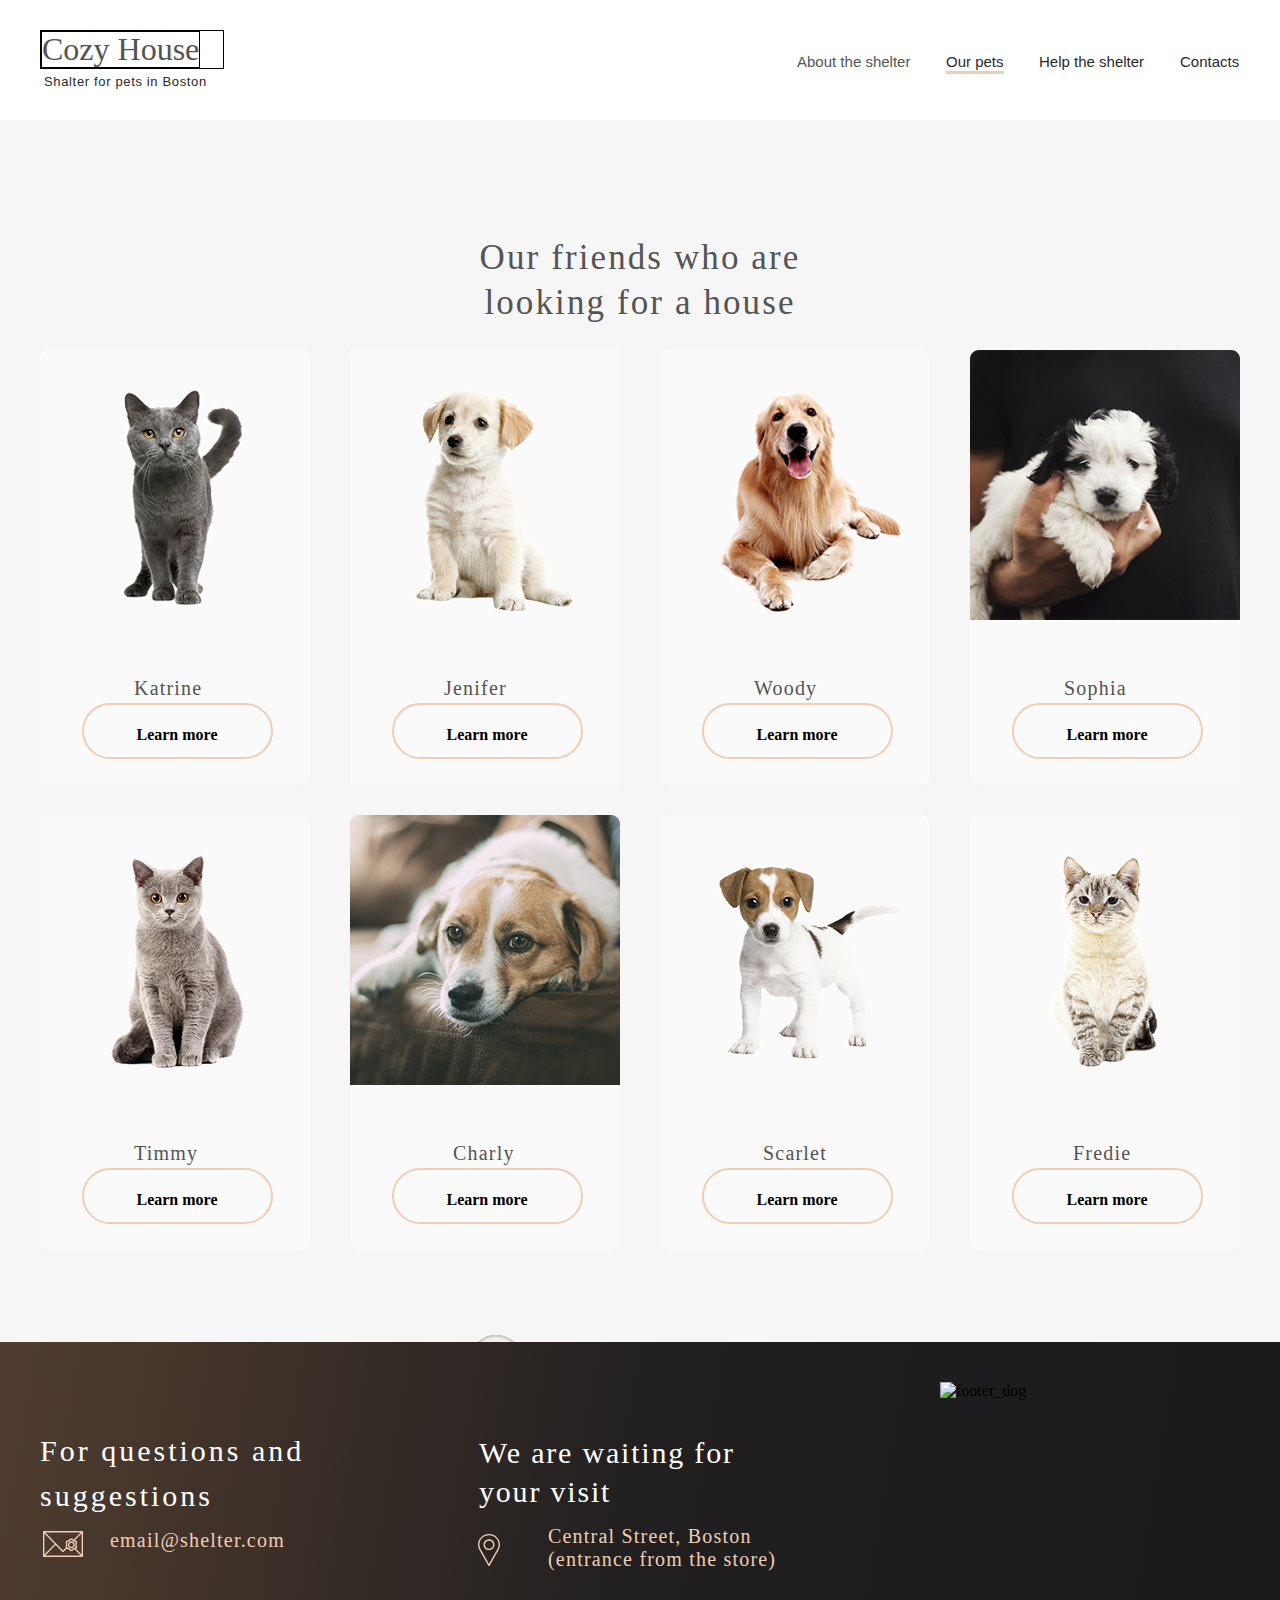
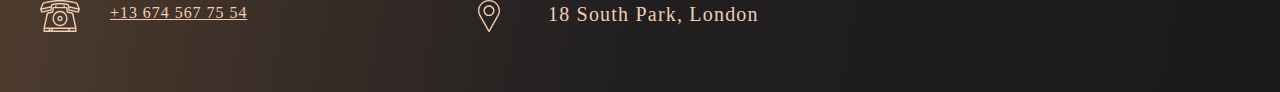
==== commit d297280f: "Merge pull request #1 from User44314/shelter" ====
--- a/shelter/pets1280/index.html
+++ b/shelter/pets1280/index.html
@@ -136,39 +136,44 @@
 
             </div>
         </div>
+    </div>
 
-        <footer class="footer1">
-            <a name="contacts"></a>
-            <div class="footer_content">
-                <img class="footer_dog" src="./picter/footer-puppy.png" alt="footer_dog">
-                <div class="footer_contact">
-                    <h3 class="footer_title">For questions and suggestions</h3>
-                    <div class="mail">
-                        <a href="email@shelter.com"><img class="mail_icon" src="../pets1280/picher/icon-email.svg" alt="mail"></a>
-                        <!-- <img class="mail_icon"  src="./picter/icon-email.svg" alt="mail"> -->
-                        <h4 class="mail_text"><a class="mail_text" href="email@shelter.com">email@shelter.com</a></h4>
-                    </div>
-                    <div class="phone">
-                        <a href="tel:+136745677554"><img class="phone_icon" src="../pets1280/picher/icon-phone.svg" alt="phone"></a>
-                        <!-- <img class="phone_icon" src="./picter/icon-phone.svg" alt="phone"> -->
-                        <h4 class="phone_contact"><a class="phone_contact" href="tel:+136745677554">+13 674 567 75 54</a>
-                        </h4>
-                    </div>
+    <footer class="footer1">
+        <a id="contacts"></a>
+        <div class="footer_content">
+            <img class="footer_dog" src="./picter/footer-puppy.png" alt="footer_dog">
+            <div class="footer_contact">
+                <h3 class="footer_title">For questions and suggestions</h3>
+                <div class="mail">
+                    <a href="email@shelter.com"><img class="mail_icon" src="../pets1280/picher/icon-email.svg"
+                            alt="mail"></a>
+                    <!-- <img class="mail_icon"  src="./picter/icon-email.svg" alt="mail"> -->
+                    <h4 class="mail_text"><a class="mail_text" href="email@shelter.com">email@shelter.com</a></h4>
                 </div>
-                <div class="footer_location">
-                    <h3 class="location_head">We are waiting for your visit</h3>
-                    <div class="location_street">
-                        <img class="icon_location" src="../pets1280/picher/icon-marker.svg" alt="icon_location">
-                        <h4 class="location1"><a class="location1" href="https://goo.gl/maps/i7hBTsbN3PJdfYLTA">Central Street, Boston (entrance from the store)</a></h4>
-                    </div>
-                    <div class="location_street2">
-                        <img class="icon_location2" src="../pets1280/picher/icon-marker.svg" alt="icon_location">
-                        <h4 class="location2"><a class="location2" href="https://goo.gl/maps/i7hBTsbN3PJdfYLTA">18 South Park, London</a></h4>
-                    </div>
+                <div class="phone">
+                    <a href="tel:+136745677554"><img class="phone_icon" src="../pets1280/picher/icon-phone.svg"
+                            alt="phone"></a>
+                    <!-- <img class="phone_icon" src="./picter/icon-phone.svg" alt="phone"> -->
+                    <h4 class="phone_contact"><a class="phone_contact" href="tel:+136745677554">+13 674 567 75 54</a>
+                    </h4>
                 </div>
             </div>
-        </footer>
-        <script href="../pets1280/index.js"></script>
+            <div class="footer_location">
+                <h3 class="location_head">We are waiting for your visit</h3>
+                <div class="location_street">
+                    <img class="icon_location" src="../pets1280/picher/icon-marker.svg" alt="icon_location">
+                    <h4 class="location1"><a class="location1" href="https://goo.gl/maps/i7hBTsbN3PJdfYLTA">Central
+                            Street, Boston (entrance from the store)</a></h4>
+                </div>
+                <div class="location_street2">
+                    <img class="icon_location2" src="../pets1280/picher/icon-marker.svg" alt="icon_location">
+                    <h4 class="location2"><a class="location2" href="https://goo.gl/maps/i7hBTsbN3PJdfYLTA">18 South
+                            Park, London</a></h4>
+                </div>
+            </div>
+        </div>
+    </footer>
+    <script src="../pets1280/index.js"></script>
 </body>
 
 </html>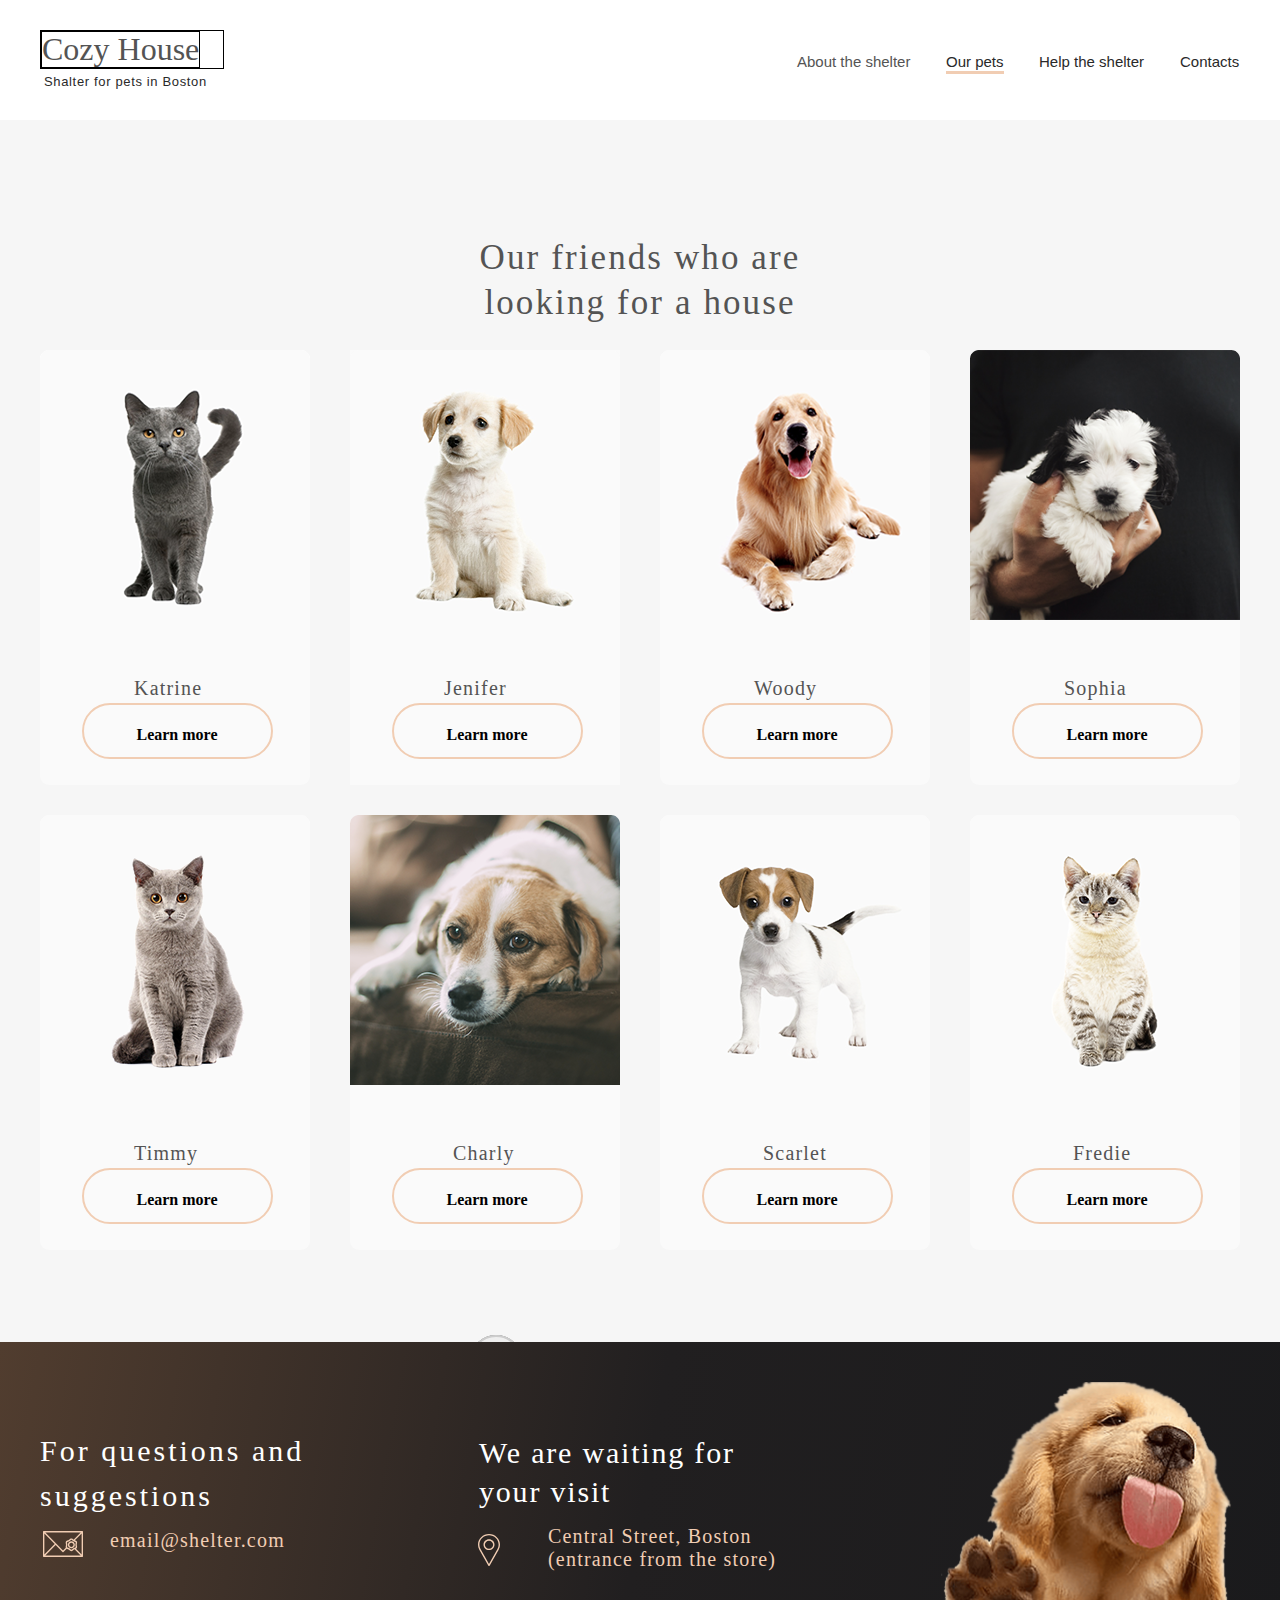
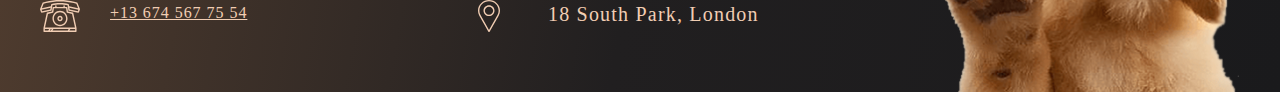
==== commit 378fdffc: "feat: some add pets 768 photo text footer (Sun, Apr, 2, 2023 09:23:00 PM)" ====
--- a/shelter/pets1280/index.html
+++ b/shelter/pets1280/index.html
@@ -7,7 +7,7 @@
     <meta name="viewport" content="width=device-width, initial-scale=1.0">
     <link rel="icon" type="image/x-icon" href="../pets1280/picher/Dogs_Trust-logo.png">
     <link rel="stylesheet" href="../pets1280/style.css">
-    <title>Shelter</title>
+    <title>Shelter_pets1280</title>
 </head>
 
 <body class="center" style="width: 1280px;">
@@ -141,7 +141,7 @@
     <footer class="footer1">
         <a id="contacts"></a>
         <div class="footer_content">
-            <img class="footer_dog" src="./picter/footer-puppy.png" alt="footer_dog">
+            <img class="footer_dog" src="../pets1280/picher/footer-puppy.png" alt="footer_dog">
             <div class="footer_contact">
                 <h3 class="footer_title">For questions and suggestions</h3>
                 <div class="mail">
--- a/shelter/pets1280/style.css
+++ b/shelter/pets1280/style.css
@@ -72,7 +72,6 @@
      align-items: center;
      letter-spacing: 0.05em;
      color: #292929;
-     /* font-style: #FFFFFF; */
  }
 
  .nav_menu {
@@ -259,23 +258,15 @@
      height: 90px;
      left: calc(50% - 400px/2);
      top: 0px;
-
-     /* h3 */
-
      font-family: 'Georgia';
      font-style: normal;
      font-weight: 400;
      font-size: 35px;
      line-height: 130%;
-     /* or 45px */
-
      display: flex;
      align-items: center;
      text-align: center;
      letter-spacing: 0.06em;
-
-     /* color-dark-l */
-
      color: #545454;
  }
 
@@ -1215,4 +1206,179 @@
 
  a.logo_title {
      text-decoration: none;
+ }
+
+
+ @media screen and (max-width: 1280px) {
+     html {
+         overflow-x: hidden;
+     }
+
+ }
+
+ @media screen and (max-width: 768px) {
+     html {
+         overflow-x: hidden;
+     }
+
+     header {
+         width: 768px;
+         height: 120px;
+     }
+
+     .start_screen {
+         width: 768px;
+         height: 1165px;
+     }
+
+     .link_active {
+         left: 250px;
+     }
+
+     .link2 {
+         left: 400px;
+     }
+
+     .link3 {
+         left: 490px;
+     }
+
+     .link4 {
+         left: 633px;
+     }
+
+
+     /* ---------------- */
+
+     .our_friends {
+         width: 768px;
+         height: 1733px;
+         top: 120px;
+     }
+
+     .pets_content {
+         width: 708px;
+         height: 1603px;
+         top: 60px;
+         left: 30px;
+     }
+
+     .cards_container {
+         width: 580px;
+         height: 365px;
+         top: 140px;
+         left: 64px;
+         border-radius: 9px;
+
+         /* flex-wrap: wrap;
+         align-content: stretch; */
+     }
+
+     .cards_container {
+         display: flex;
+         flex-direction: row;
+         justify-content: space-between;
+     }
+
+     .heading {
+         width: 400px;
+         height: 90px;
+         top: 20px;
+         left: 154px;
+     }
+
+     .card {
+         top: 80px;
+         left: 20px;
+     }
+
+     .card1 {
+         top: 80px;
+         left: 320px;
+
+     }
+
+     .card2 {
+         top: 540px;
+         left: 20px;
+     }
+
+     .card3 {
+         top: 540px;
+         left: 320px;
+
+     }
+
+     .card4 {
+         top: 1000px;
+         left: 20px;
+     }
+
+     .card5 {
+         top: 1000px;
+         left: 320px;
+     }
+
+     .card6 {
+         visibility: hidden;
+     }
+
+     .card7 {
+         visibility: hidden;
+     }
+
+     .navigation {
+         width: 342px;
+         height: 52px;
+         top: 111px;
+         left: 430px;
+     }
+
+
+     /*   -----------footer */
+     .footer1 {
+         width: 768px;
+         height: 639px;
+         top: 1853px;
+     }
+
+     .footer_location {
+         left: 350px;
+     }
+
+     .footer_dog {
+         width: 300px;
+         height: 310px;
+         top: 288px;
+         left: 180px;
+     }
+
+     .favorite_styled4.textbuton4 {
+         top: 1350px;
+         left: -160px;
+     }
+
+     .favorite_styled.textbuton {
+         visibility: hidden;
+     }
+
+     .favorite_styled1.textbuton1 {
+         visibility: hidden;
+     }
+
+     .favorite_styled2.textbuton2 {
+         visibility: hidden;
+     }
+
+     .favorite_styled3.textbuton3 {
+         visibility: hidden;
+     }
+ }
+
+
+ @media screen and (max-width: 320px) {
+    html {
+        overflow-x: hidden;
+    }
+    
  }